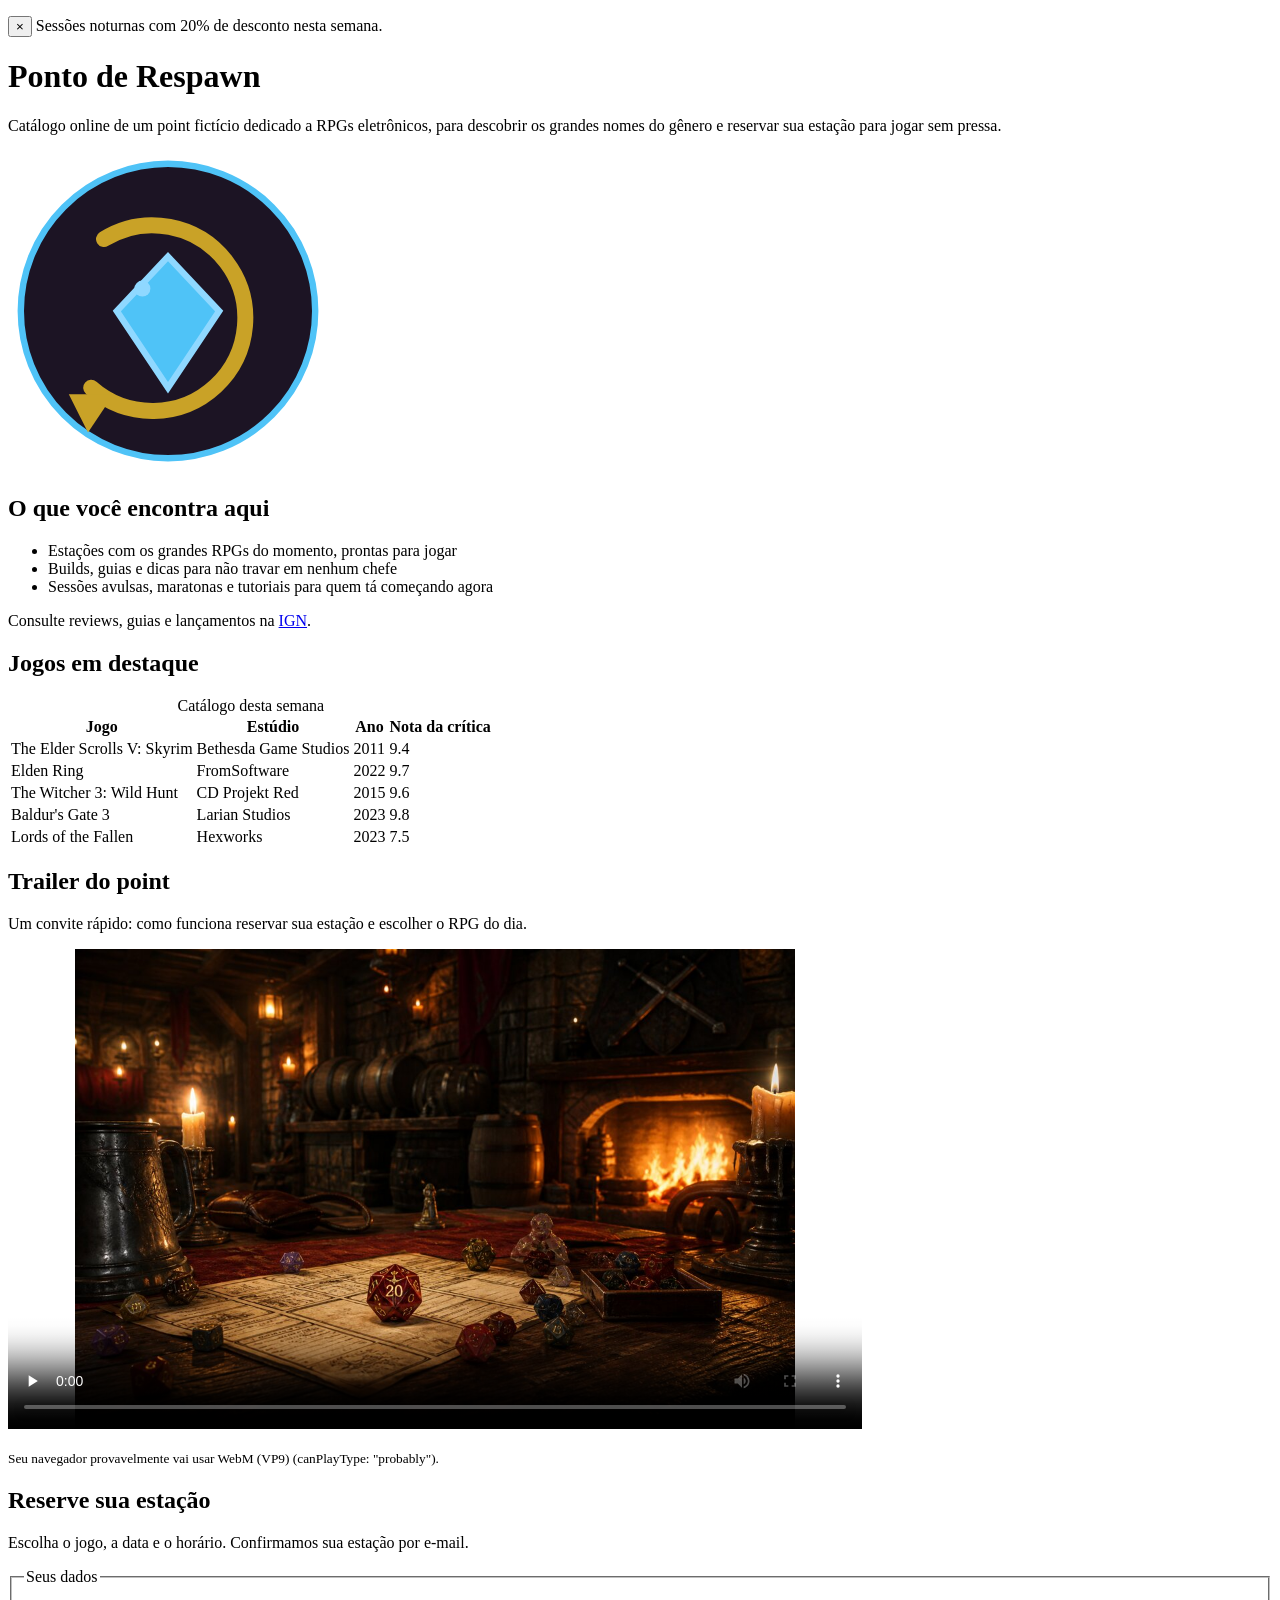
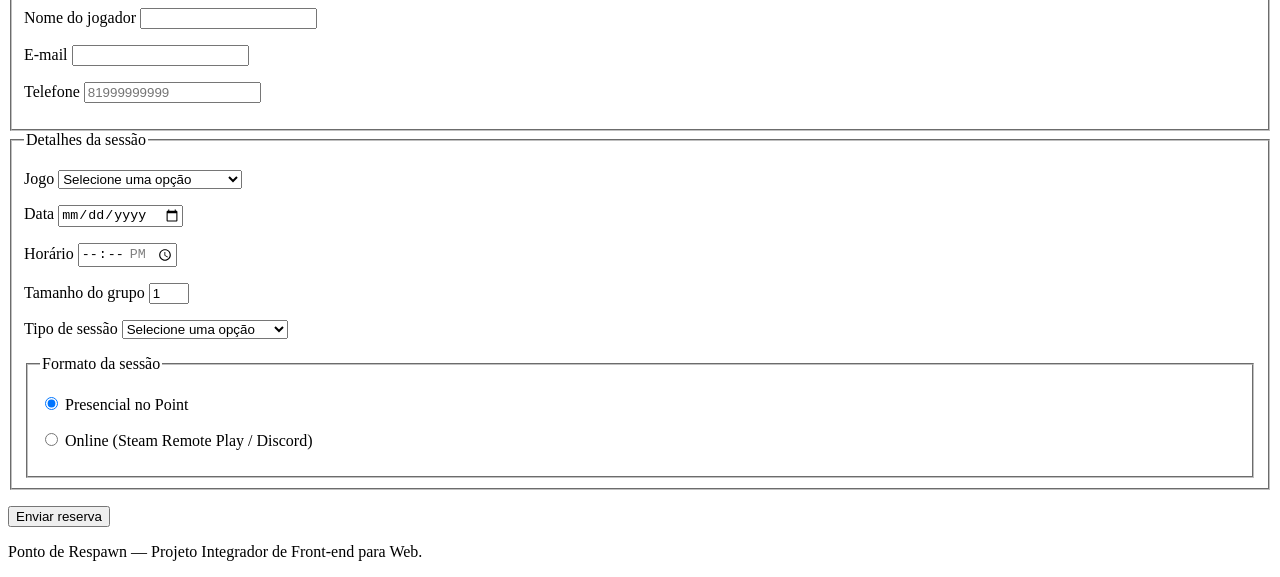
==== index.html @ 5d269c94 "refactor: pivota o tema do projeto para RPGs eletronicos Remove referencias ao tema anterior (Tavern" ====
<!DOCTYPE html>
<html lang="pt-BR">
  <head>
    <meta charset="UTF-8" />
    <meta name="viewport" content="width=device-width, initial-scale=1.0" />
    <title>Ponto de Respawn</title>
  </head>
  <body>
    <header>
      <p>
        <button type="button" aria-label="Fechar aviso de promoção">×</button>
        Sessões noturnas com 20% de desconto nesta semana.
      </p>
      <h1>Ponto de Respawn</h1>
      <p>
        Catálogo online de um point fictício dedicado a RPGs eletrônicos, para
        descobrir os grandes nomes do gênero e reservar sua estação para jogar
        sem pressa.
      </p>
      <img
        src="assets/images/emblema-respawn.svg"
        alt="Emblema circular com uma seta de respawn ao redor de um cristal azul brilhante"
        width="320"
        height="320"
      />
    </header>

    <main>
      <section>
        <h2>O que você encontra aqui</h2>
        <ul>
          <li>Estações com os grandes RPGs do momento, prontas para jogar</li>
          <li>Builds, guias e dicas para não travar em nenhum chefe</li>
          <li>Sessões avulsas, maratonas e tutoriais para quem tá começando agora</li>
        </ul>
        <p>
          Consulte reviews, guias e lançamentos na
          <a
            href="https://www.ign.com"
            target="_blank"
            rel="noopener noreferrer"
            >IGN</a
          >.
        </p>
      </section>

      <section>
        <h2>Jogos em destaque</h2>
        <table>
          <caption>
            Catálogo desta semana
          </caption>
          <thead>
            <tr>
              <th>Jogo</th>
              <th>Estúdio</th>
              <th>Ano</th>
              <th>Nota da crítica</th>
            </tr>
          </thead>
          <tbody>
            <tr>
              <td>The Elder Scrolls V: Skyrim</td>
              <td>Bethesda Game Studios</td>
              <td>2011</td>
              <td>9.4</td>
            </tr>
            <tr>
              <td>Elden Ring</td>
              <td>FromSoftware</td>
              <td>2022</td>
              <td>9.7</td>
            </tr>
            <tr>
              <td>The Witcher 3: Wild Hunt</td>
              <td>CD Projekt Red</td>
              <td>2015</td>
              <td>9.6</td>
            </tr>
            <tr>
              <td>Baldur's Gate 3</td>
              <td>Larian Studios</td>
              <td>2023</td>
              <td>9.8</td>
            </tr>
            <tr>
              <td>Lords of the Fallen</td>
              <td>Hexworks</td>
              <td>2023</td>
              <td>7.5</td>
            </tr>
          </tbody>
        </table>
      </section>

      <section>
        <h2>Trailer do point</h2>
        <p>
          Um convite rápido: como funciona reservar sua estação e escolher o
          RPG do dia.
        </p>
        <!--
          preload="none": o vídeo fica abaixo da dobra (depois do cabeçalho,
          da lista e da tabela). Não baixamos mídia até o visitante dar play,
          o que economiza dados em conexões lentas (Seção 6.1).
          metadata serviria só para duração; auto faria download imediato
          e não cabe neste trailer secundário.
        -->
        <video
          id="intro-sessao"
          controls
          poster="assets/images/poster-trailer-respawn-point.jpg"
          preload="none"
          width="854"
          height="480"
        >
          <source src="assets/videos/trailer-respawn-point.webm" type="video/webm" />
          <source src="assets/videos/trailer-respawn-point.mp4" type="video/mp4" />
          <track
            kind="subtitles"
            src="assets/captions/trailer-respawn-point.vtt"
            srclang="pt"
            label="Português"
            default
          />
          Seu navegador não reproduz vídeo HTML5. Baixe o
          <a href="assets/videos/trailer-respawn-point.mp4">MP4</a>
          ou o
          <a href="assets/videos/trailer-respawn-point.webm">WebM</a>.
        </video>
        <p>
          <small id="formato-suportado"></small>
        </p>
      </section>

      <section>
        <h2>Reserve sua estação</h2>
        <p>
          Escolha o jogo, a data e o horário. Confirmamos sua estação por
          e-mail.
        </p>

        <form action="#" method="post">
          <fieldset>
            <legend>Seus dados</legend>

            <p>
              <label for="nome">Nome do jogador</label>
              <input
                type="text"
                id="nome"
                name="nome"
                autocomplete="name"
                required
                minlength="3"
              />
            </p>

            <p>
              <label for="email">E-mail</label>
              <input
                type="email"
                id="email"
                name="email"
                autocomplete="email"
                required
              />
            </p>

            <p>
              <label for="telefone">Telefone</label>
              <input
                type="tel"
                id="telefone"
                name="telefone"
                autocomplete="tel"
                inputmode="numeric"
                placeholder="81999999999"
                pattern="[0-9]{10,11}"
                title="Informe DDD e número, só dígitos, com 10 ou 11 números"
                required
              />
            </p>
          </fieldset>

          <fieldset>
            <legend>Detalhes da sessão</legend>

            <p>
              <label for="jogo">Jogo</label>
              <select id="jogo" name="jogo" required>
                <option value="">Selecione uma opção</option>
                <option value="skyrim">The Elder Scrolls V: Skyrim</option>
                <option value="elden-ring">Elden Ring</option>
                <option value="witcher-3">The Witcher 3: Wild Hunt</option>
                <option value="baldurs-gate-3">Baldur's Gate 3</option>
                <option value="lords-of-the-fallen">Lords of the Fallen</option>
                <option value="indeciso">Ainda não decidi</option>
              </select>
            </p>

            <p>
              <label for="data">Data</label>
              <input type="date" id="data" name="data" min="2026-08-31" required />
            </p>

            <p>
              <label for="horario">Horário</label>
              <input
                type="time"
                id="horario"
                name="horario"
                min="14:00"
                max="22:00"
                required
              />
            </p>

            <p>
              <label for="pessoas">Tamanho do grupo</label>
              <input
                type="number"
                id="pessoas"
                name="pessoas"
                min="1"
                max="4"
                value="1"
                required
              />
            </p>

            <p>
              <label for="tipo-sessao">Tipo de sessão</label>
              <select id="tipo-sessao" name="tipo-sessao" required>
                <option value="">Selecione uma opção</option>
                <option value="avulsa">Sessão avulsa (2 horas)</option>
                <option value="maratona">Maratona (4 horas)</option>
                <option value="tutorial">Tutorial para iniciantes</option>
                <option value="estacao-livre">Estação livre</option>
              </select>
            </p>

            <fieldset>
              <legend>Formato da sessão</legend>
              <p>
                <input
                  type="radio"
                  id="formato-presencial"
                  name="formato"
                  value="presencial"
                  checked
                />
                <label for="formato-presencial">Presencial no Point</label>
              </p>
              <p>
                <input
                  type="radio"
                  id="formato-online"
                  name="formato"
                  value="online"
                />
                <label for="formato-online">Online (Steam Remote Play / Discord)</label>
              </p>
            </fieldset>
          </fieldset>

          <p>
            <button type="submit">Enviar reserva</button>
          </p>
        </form>
      </section>
    </main>

    <footer>
      <p>Ponto de Respawn — Projeto Integrador de Front-end para Web.</p>
    </footer>
    <script src="js/can-play-type.js"></script>
  </body>
</html>
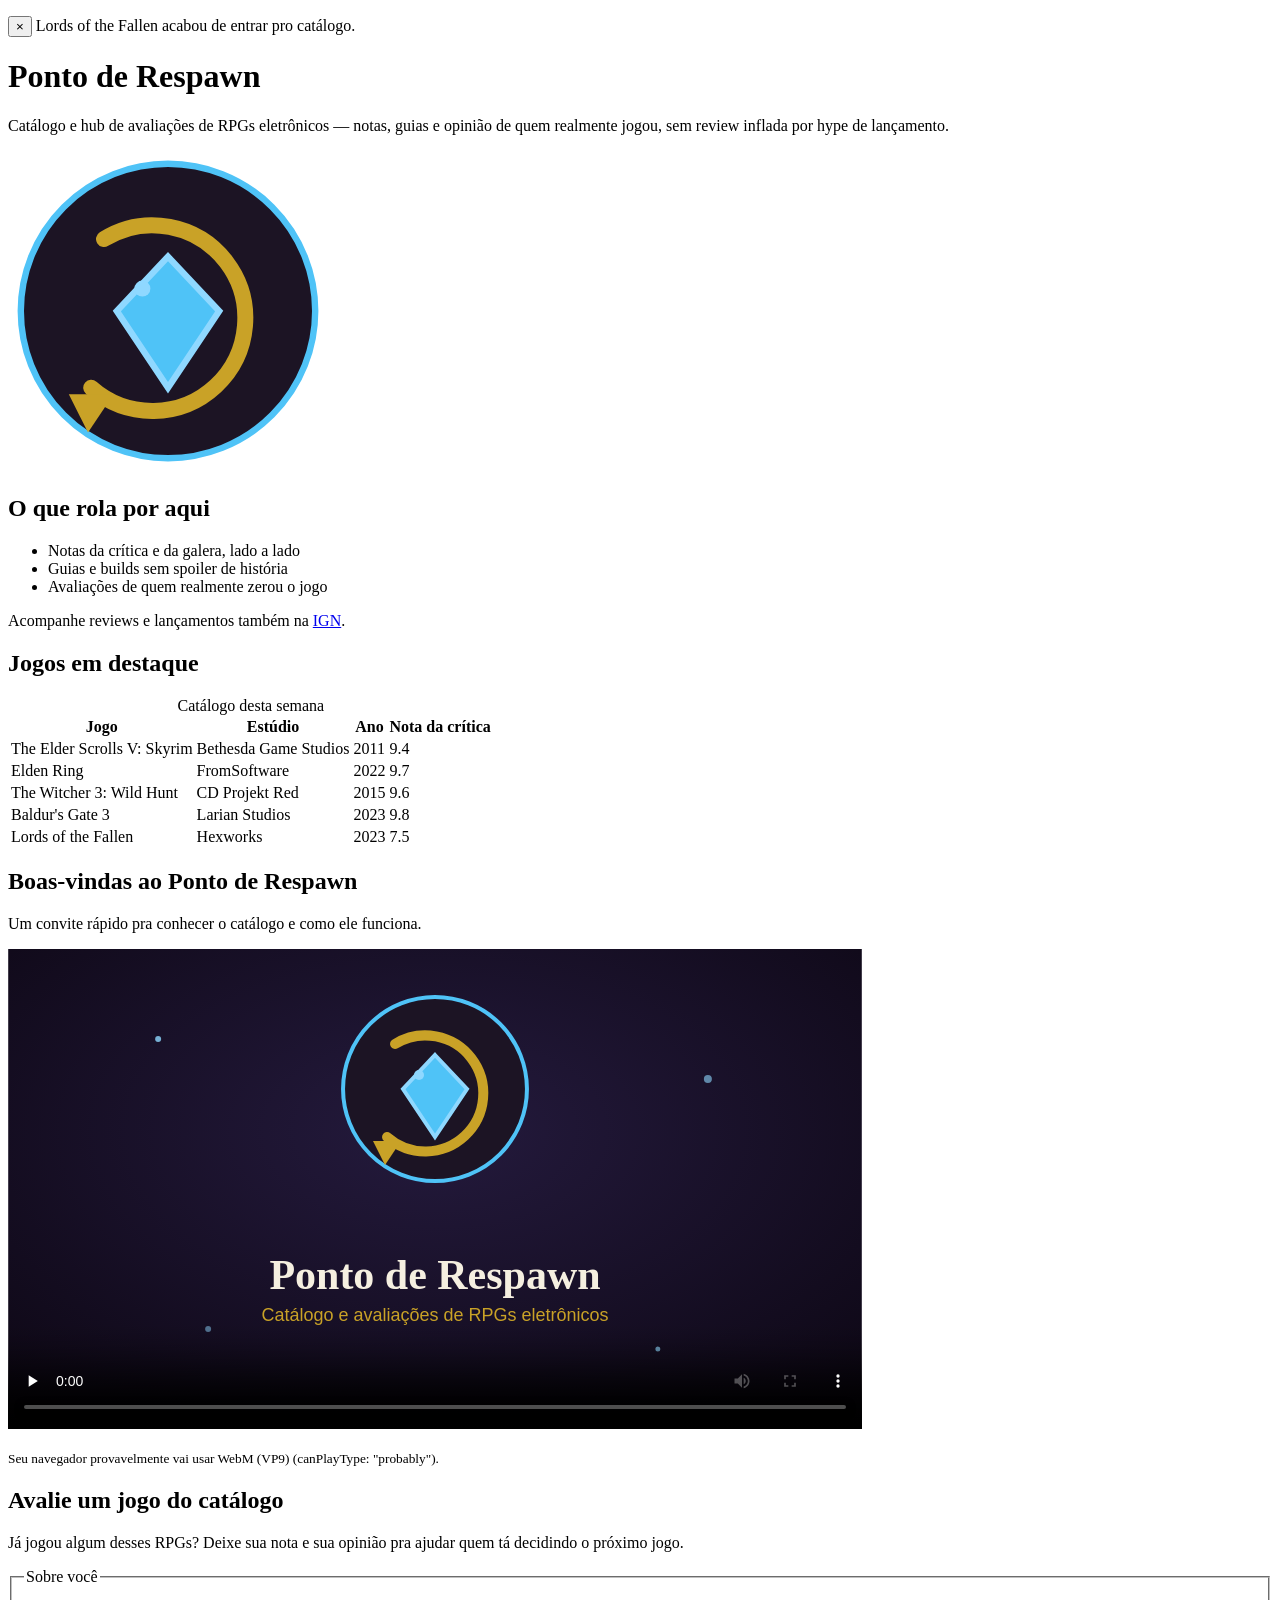
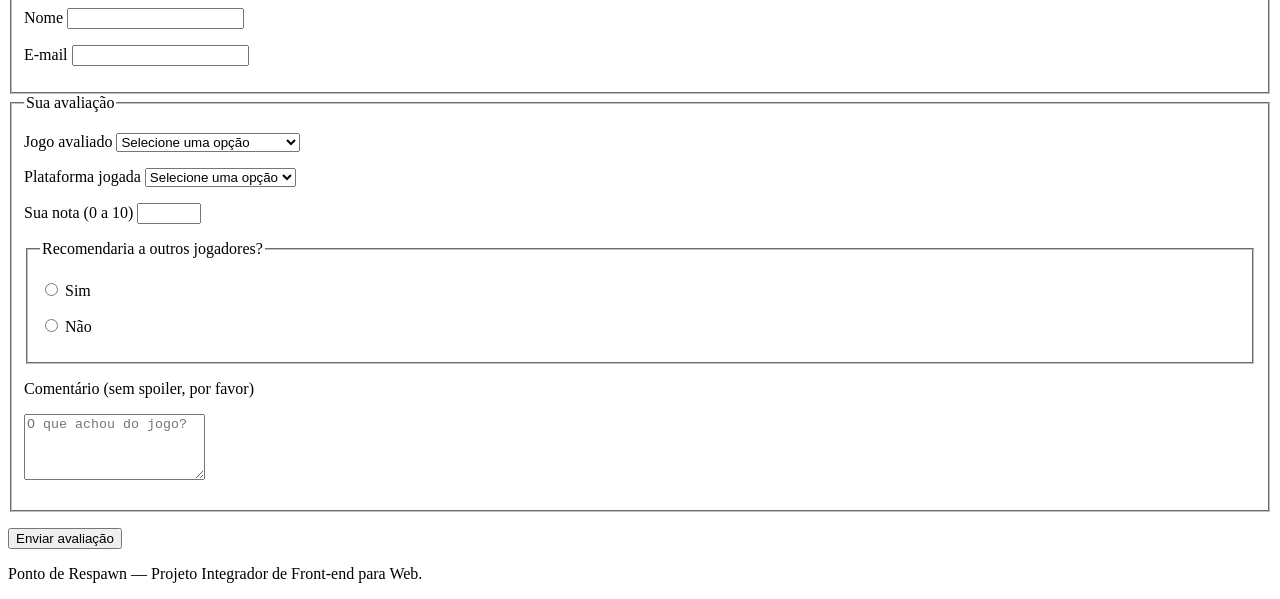
==== commit 5ac1f82d: "refactor: troca o modelo de reserva por catalogo e avaliacoes O fluxo anterior ainda carregava a est" ====
--- a/index.html
+++ b/index.html
@@ -8,14 +8,14 @@
   <body>
     <header>
       <p>
-        <button type="button" aria-label="Fechar aviso de promoção">×</button>
-        Sessões noturnas com 20% de desconto nesta semana.
+        <button type="button" aria-label="Fechar aviso de novidade">×</button>
+        Lords of the Fallen acabou de entrar pro catálogo.
       </p>
       <h1>Ponto de Respawn</h1>
       <p>
-        Catálogo online de um point fictício dedicado a RPGs eletrônicos, para
-        descobrir os grandes nomes do gênero e reservar sua estação para jogar
-        sem pressa.
+        Catálogo e hub de avaliações de RPGs eletrônicos — notas, guias e
+        opinião de quem realmente jogou, sem review inflada por hype de
+        lançamento.
       </p>
       <img
         src="assets/images/emblema-respawn.svg"
@@ -27,14 +27,14 @@
 
     <main>
       <section>
-        <h2>O que você encontra aqui</h2>
+        <h2>O que rola por aqui</h2>
         <ul>
-          <li>Estações com os grandes RPGs do momento, prontas para jogar</li>
-          <li>Builds, guias e dicas para não travar em nenhum chefe</li>
-          <li>Sessões avulsas, maratonas e tutoriais para quem tá começando agora</li>
+          <li>Notas da crítica e da galera, lado a lado</li>
+          <li>Guias e builds sem spoiler de história</li>
+          <li>Avaliações de quem realmente zerou o jogo</li>
         </ul>
         <p>
-          Consulte reviews, guias e lançamentos na
+          Acompanhe reviews e lançamentos também na
           <a
             href="https://www.ign.com"
             target="_blank"
@@ -94,39 +94,36 @@
       </section>
 
       <section>
-        <h2>Trailer do point</h2>
-        <p>
-          Um convite rápido: como funciona reservar sua estação e escolher o
-          RPG do dia.
-        </p>
+        <h2>Boas-vindas ao Ponto de Respawn</h2>
+        <p>Um convite rápido pra conhecer o catálogo e como ele funciona.</p>
         <!--
           preload="none": o vídeo fica abaixo da dobra (depois do cabeçalho,
           da lista e da tabela). Não baixamos mídia até o visitante dar play,
           o que economiza dados em conexões lentas (Seção 6.1).
           metadata serviria só para duração; auto faria download imediato
-          e não cabe neste trailer secundário.
+          e não cabe neste vídeo secundário de apresentação.
         -->
         <video
-          id="intro-sessao"
+          id="video-boas-vindas"
           controls
-          poster="assets/images/poster-trailer-respawn-point.jpg"
+          poster="assets/images/poster-boas-vindas.svg"
           preload="none"
           width="854"
           height="480"
         >
-          <source src="assets/videos/trailer-respawn-point.webm" type="video/webm" />
-          <source src="assets/videos/trailer-respawn-point.mp4" type="video/mp4" />
+          <source src="assets/videos/boas-vindas.webm" type="video/webm" />
+          <source src="assets/videos/boas-vindas.mp4" type="video/mp4" />
           <track
             kind="subtitles"
-            src="assets/captions/trailer-respawn-point.vtt"
+            src="assets/captions/boas-vindas.vtt"
             srclang="pt"
             label="Português"
             default
           />
           Seu navegador não reproduz vídeo HTML5. Baixe o
-          <a href="assets/videos/trailer-respawn-point.mp4">MP4</a>
+          <a href="assets/videos/boas-vindas.mp4">MP4</a>
           ou o
-          <a href="assets/videos/trailer-respawn-point.webm">WebM</a>.
+          <a href="assets/videos/boas-vindas.webm">WebM</a>.
         </video>
         <p>
           <small id="formato-suportado"></small>
@@ -134,18 +131,18 @@
       </section>
 
       <section>
-        <h2>Reserve sua estação</h2>
+        <h2>Avalie um jogo do catálogo</h2>
         <p>
-          Escolha o jogo, a data e o horário. Confirmamos sua estação por
-          e-mail.
+          Já jogou algum desses RPGs? Deixe sua nota e sua opinião pra ajudar
+          quem tá decidindo o próximo jogo.
         </p>
 
         <form action="#" method="post">
           <fieldset>
-            <legend>Seus dados</legend>
-
-            <p>
-              <label for="nome">Nome do jogador</label>
+            <legend>Sobre você</legend>
+
+            <p>
+              <label for="nome">Nome</label>
               <input
                 type="text"
                 id="nome"
@@ -166,28 +163,13 @@
                 required
               />
             </p>
-
-            <p>
-              <label for="telefone">Telefone</label>
-              <input
-                type="tel"
-                id="telefone"
-                name="telefone"
-                autocomplete="tel"
-                inputmode="numeric"
-                placeholder="81999999999"
-                pattern="[0-9]{10,11}"
-                title="Informe DDD e número, só dígitos, com 10 ou 11 números"
-                required
-              />
-            </p>
           </fieldset>
 
           <fieldset>
-            <legend>Detalhes da sessão</legend>
-
-            <p>
-              <label for="jogo">Jogo</label>
+            <legend>Sua avaliação</legend>
+
+            <p>
+              <label for="jogo">Jogo avaliado</label>
               <select id="jogo" name="jogo" required>
                 <option value="">Selecione uma opção</option>
                 <option value="skyrim">The Elder Scrolls V: Skyrim</option>
@@ -195,77 +177,72 @@
                 <option value="witcher-3">The Witcher 3: Wild Hunt</option>
                 <option value="baldurs-gate-3">Baldur's Gate 3</option>
                 <option value="lords-of-the-fallen">Lords of the Fallen</option>
-                <option value="indeciso">Ainda não decidi</option>
+                <option value="outro">Outro</option>
               </select>
             </p>
 
             <p>
-              <label for="data">Data</label>
-              <input type="date" id="data" name="data" min="2026-08-31" required />
-            </p>
-
-            <p>
-              <label for="horario">Horário</label>
+              <label for="plataforma">Plataforma jogada</label>
+              <select id="plataforma" name="plataforma" required>
+                <option value="">Selecione uma opção</option>
+                <option value="pc">PC</option>
+                <option value="playstation">PlayStation</option>
+                <option value="xbox">Xbox</option>
+                <option value="switch">Nintendo Switch</option>
+              </select>
+            </p>
+
+            <p>
+              <label for="nota">Sua nota (0 a 10)</label>
               <input
-                type="time"
-                id="horario"
-                name="horario"
-                min="14:00"
-                max="22:00"
+                type="number"
+                id="nota"
+                name="nota"
+                min="0"
+                max="10"
+                step="0.1"
                 required
               />
             </p>
 
-            <p>
-              <label for="pessoas">Tamanho do grupo</label>
-              <input
-                type="number"
-                id="pessoas"
-                name="pessoas"
-                min="1"
-                max="4"
-                value="1"
-                required
-              />
-            </p>
-
-            <p>
-              <label for="tipo-sessao">Tipo de sessão</label>
-              <select id="tipo-sessao" name="tipo-sessao" required>
-                <option value="">Selecione uma opção</option>
-                <option value="avulsa">Sessão avulsa (2 horas)</option>
-                <option value="maratona">Maratona (4 horas)</option>
-                <option value="tutorial">Tutorial para iniciantes</option>
-                <option value="estacao-livre">Estação livre</option>
-              </select>
-            </p>
-
             <fieldset>
-              <legend>Formato da sessão</legend>
+              <legend>Recomendaria a outros jogadores?</legend>
               <p>
                 <input
                   type="radio"
-                  id="formato-presencial"
-                  name="formato"
-                  value="presencial"
-                  checked
+                  id="recomendaria-sim"
+                  name="recomendaria"
+                  value="sim"
+                  required
                 />
-                <label for="formato-presencial">Presencial no Point</label>
+                <label for="recomendaria-sim">Sim</label>
               </p>
               <p>
                 <input
                   type="radio"
-                  id="formato-online"
-                  name="formato"
-                  value="online"
+                  id="recomendaria-nao"
+                  name="recomendaria"
+                  value="nao"
                 />
-                <label for="formato-online">Online (Steam Remote Play / Discord)</label>
+                <label for="recomendaria-nao">Não</label>
               </p>
             </fieldset>
+
+            <p>
+              <label for="comentario">Comentário (sem spoiler, por favor)</label>
+            </p>
+            <p>
+              <textarea
+                id="comentario"
+                name="comentario"
+                rows="4"
+                placeholder="O que achou do jogo?"
+              ></textarea>
+            </p>
           </fieldset>
 
           <p>
-            <button type="submit">Enviar reserva</button>
+            <button type="submit">Enviar avaliação</button>
           </p>
         </form>
       </section>
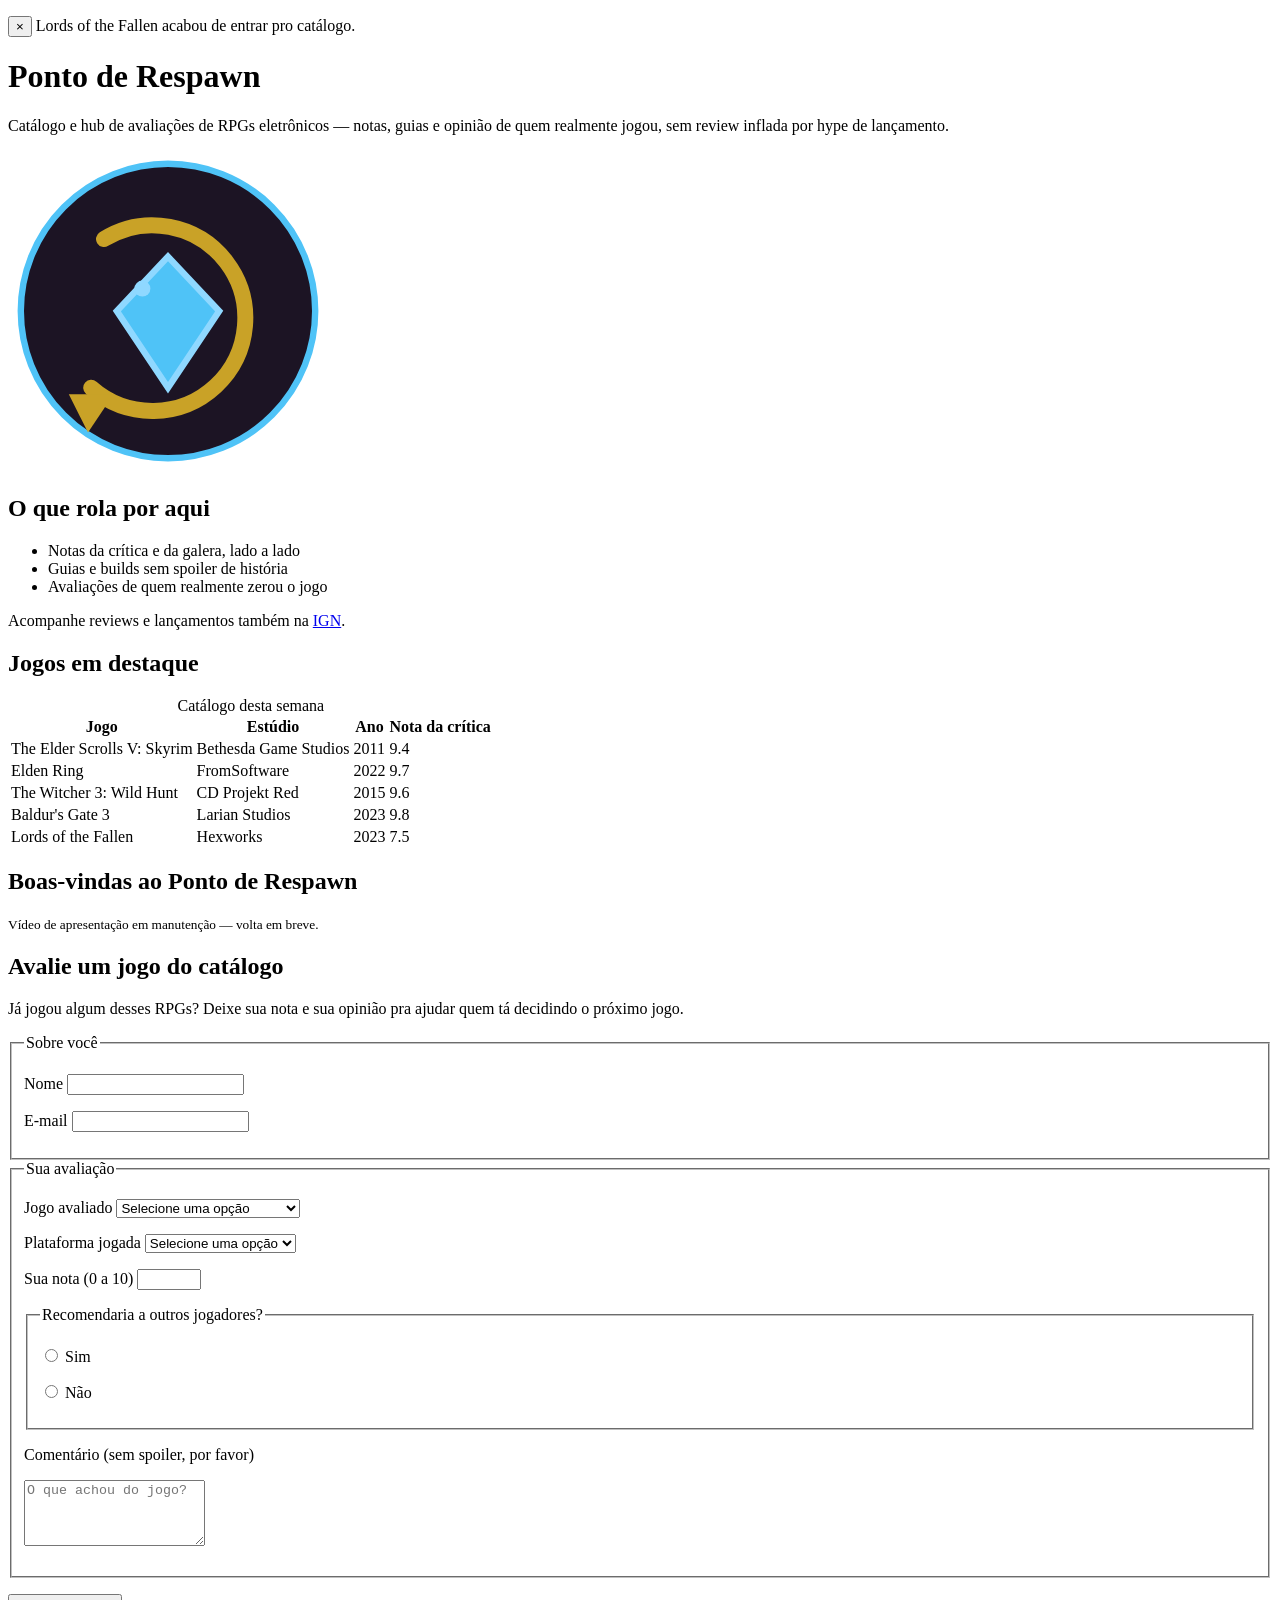
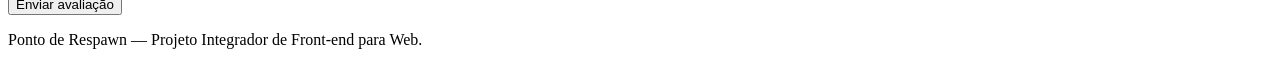
==== commit 9212a58a: "refactor: remove o video ate termos um clipe sem direito autoral O video de boas-vindas (mp4/webm/po" ====
--- a/index.html
+++ b/index.html
@@ -95,39 +95,13 @@
 
       <section>
         <h2>Boas-vindas ao Ponto de Respawn</h2>
-        <p>Um convite rápido pra conhecer o catálogo e como ele funciona.</p>
+        <p>
+          <small>Vídeo de apresentação em manutenção — volta em breve.</small>
+        </p>
         <!--
-          preload="none": o vídeo fica abaixo da dobra (depois do cabeçalho,
-          da lista e da tabela). Não baixamos mídia até o visitante dar play,
-          o que economiza dados em conexões lentas (Seção 6.1).
-          metadata serviria só para duração; auto faria download imediato
-          e não cabe neste vídeo secundário de apresentação.
+          Vídeo removido por enquanto: precisamos de um clipe sem direito
+          autoral antes de publicar algo aqui.
         -->
-        <video
-          id="video-boas-vindas"
-          controls
-          poster="assets/images/poster-boas-vindas.svg"
-          preload="none"
-          width="854"
-          height="480"
-        >
-          <source src="assets/videos/boas-vindas.webm" type="video/webm" />
-          <source src="assets/videos/boas-vindas.mp4" type="video/mp4" />
-          <track
-            kind="subtitles"
-            src="assets/captions/boas-vindas.vtt"
-            srclang="pt"
-            label="Português"
-            default
-          />
-          Seu navegador não reproduz vídeo HTML5. Baixe o
-          <a href="assets/videos/boas-vindas.mp4">MP4</a>
-          ou o
-          <a href="assets/videos/boas-vindas.webm">WebM</a>.
-        </video>
-        <p>
-          <small id="formato-suportado"></small>
-        </p>
       </section>
 
       <section>
@@ -251,6 +225,5 @@
     <footer>
       <p>Ponto de Respawn — Projeto Integrador de Front-end para Web.</p>
     </footer>
-    <script src="js/can-play-type.js"></script>
   </body>
 </html>
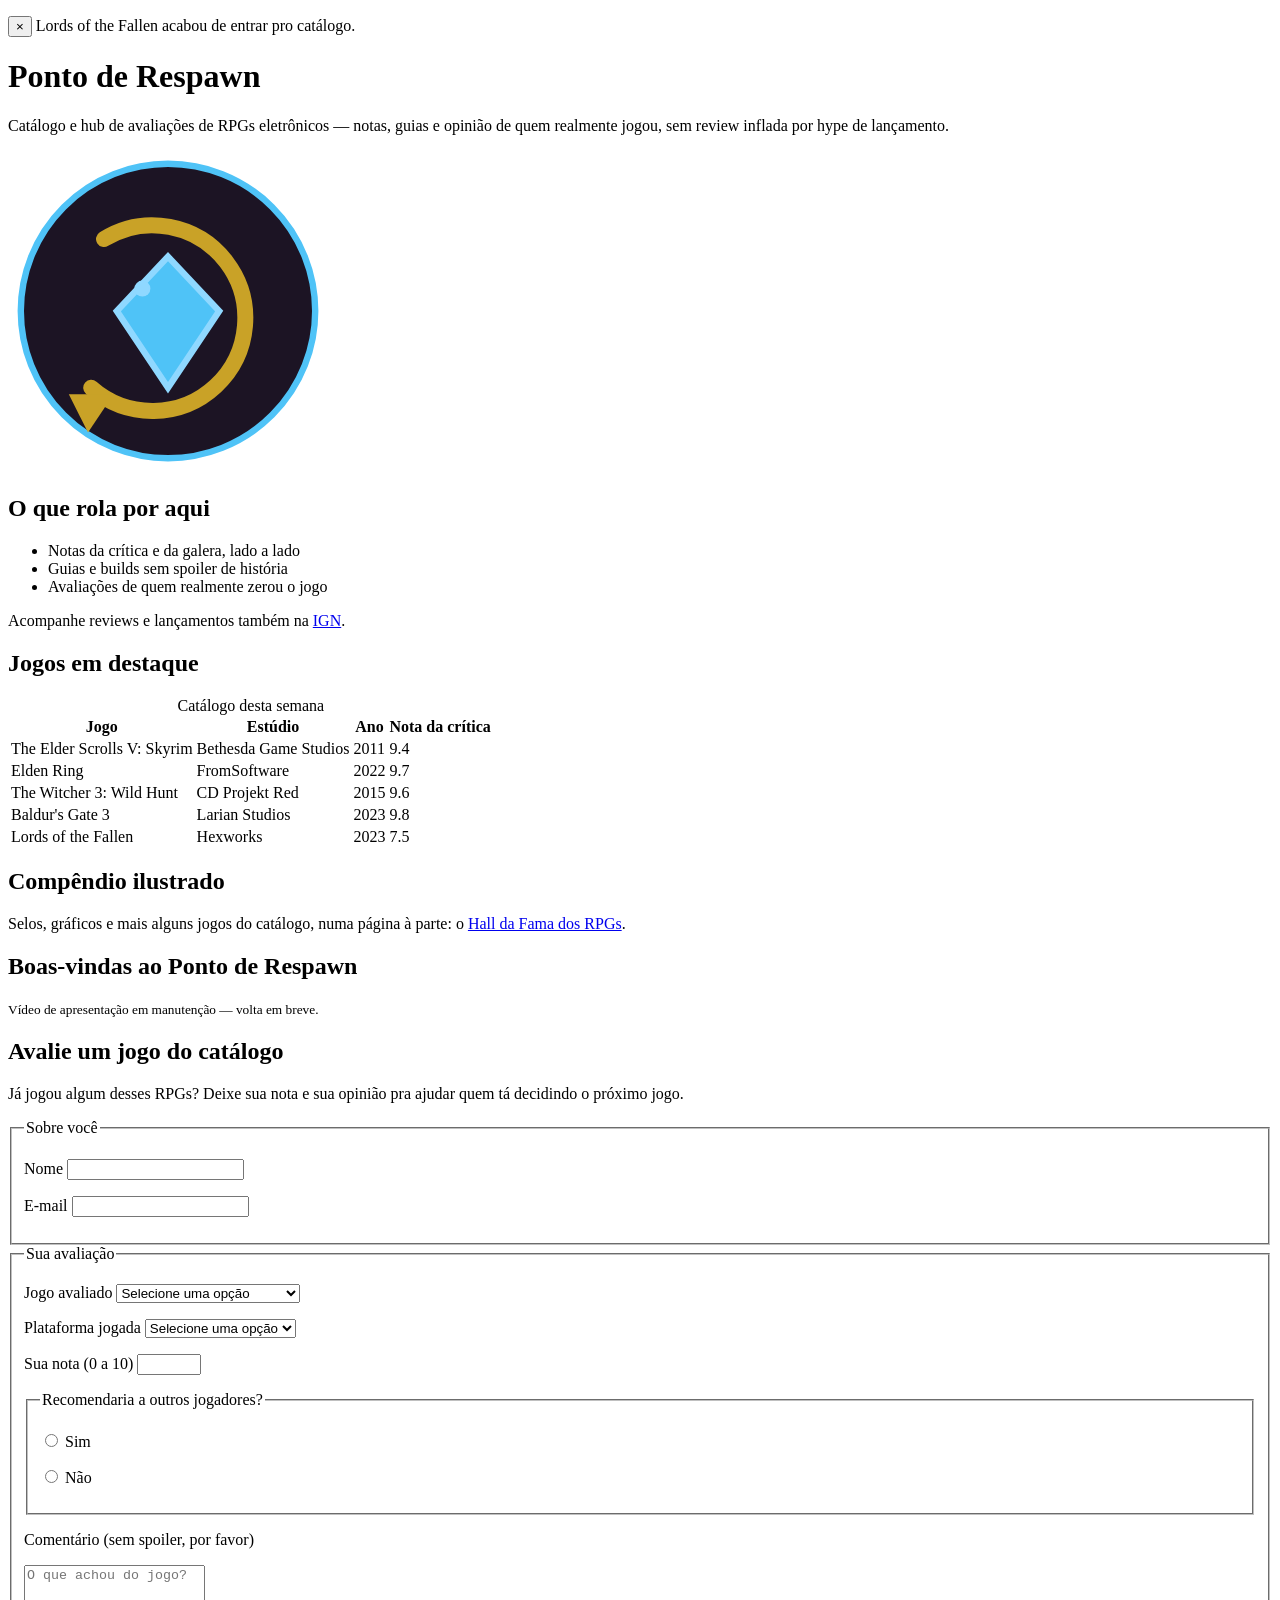
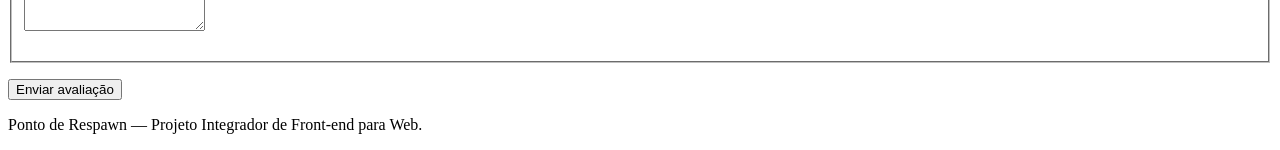
==== commit 190bfcca: "feat: integra o Hall da Fama dos RPGs como compendio do site Renomeia aula-05-atividade-extra/ para " ====
--- a/index.html
+++ b/index.html
@@ -94,6 +94,14 @@
       </section>
 
       <section>
+        <h2>Compêndio ilustrado</h2>
+        <p>
+          Selos, gráficos e mais alguns jogos do catálogo, numa página à
+          parte: o <a href="compendio/index.html">Hall da Fama dos RPGs</a>.
+        </p>
+      </section>
+
+      <section>
         <h2>Boas-vindas ao Ponto de Respawn</h2>
         <p>
           <small>Vídeo de apresentação em manutenção — volta em breve.</small>
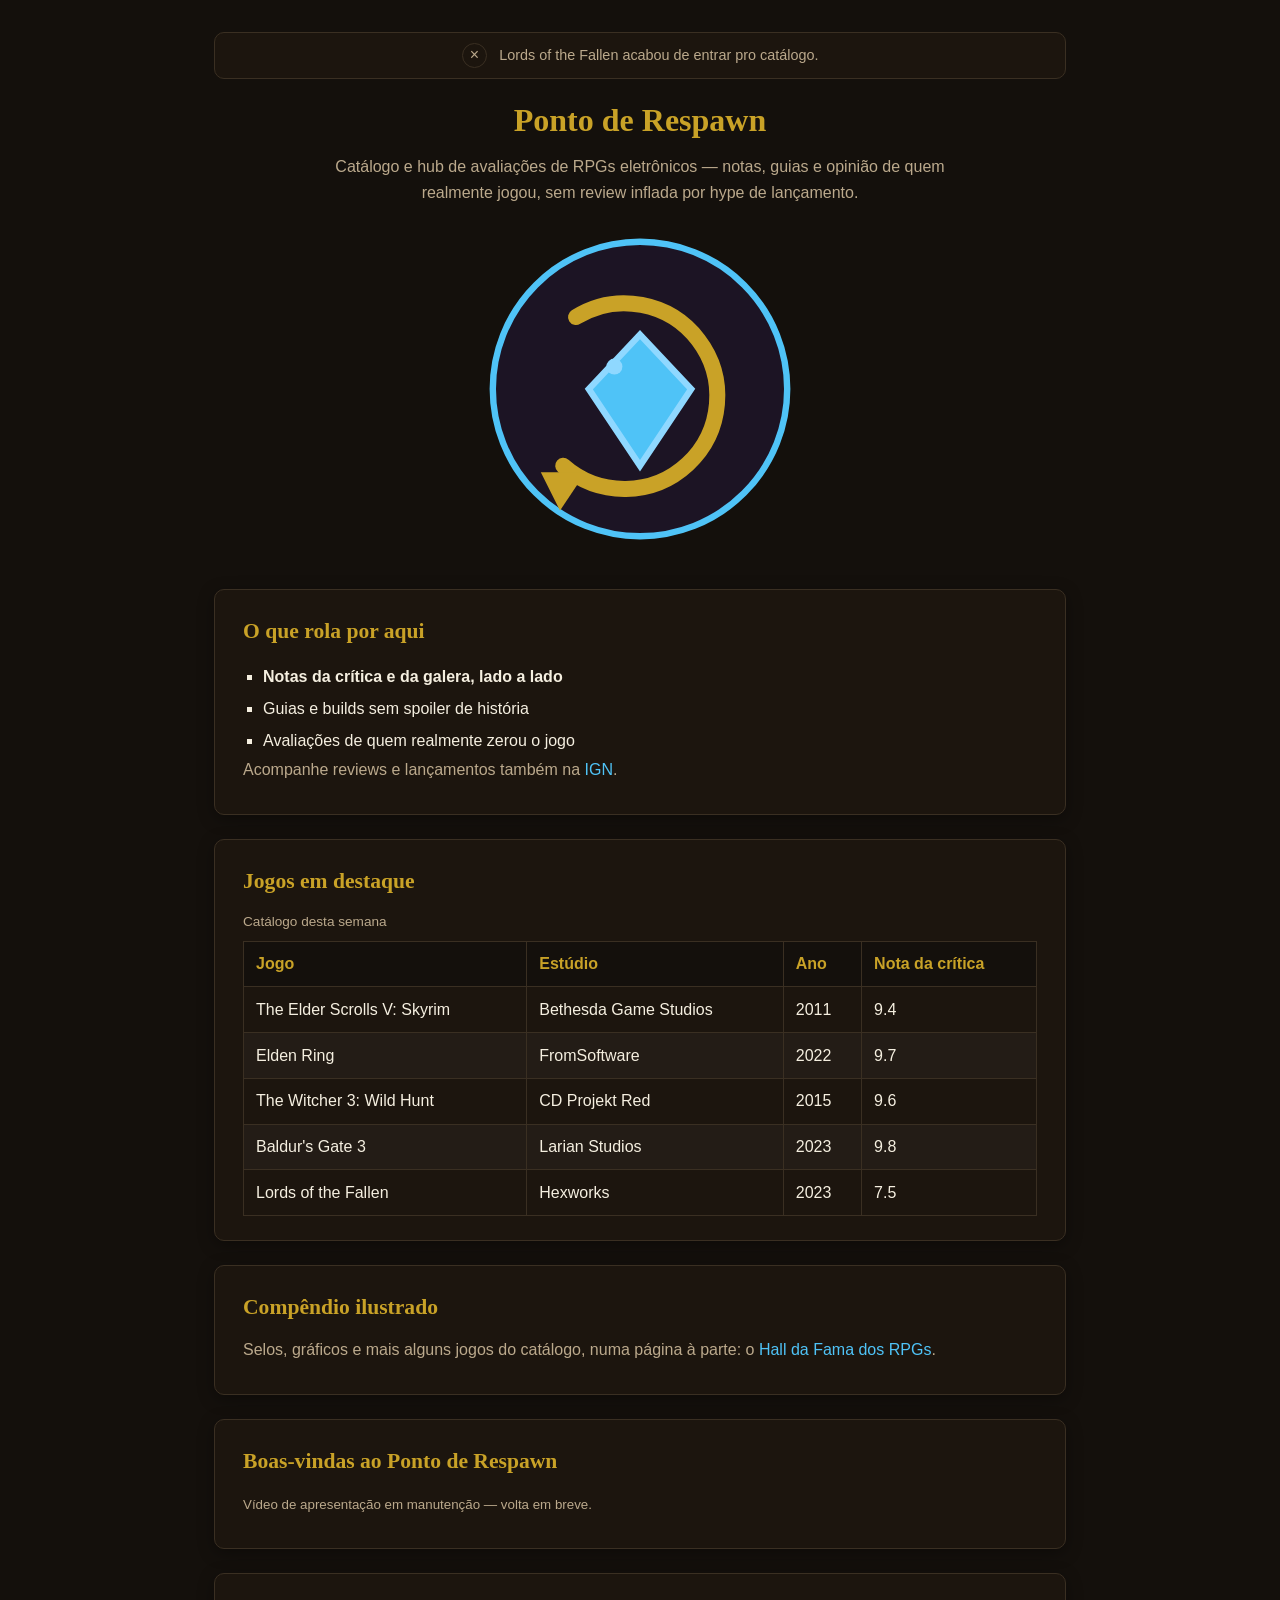
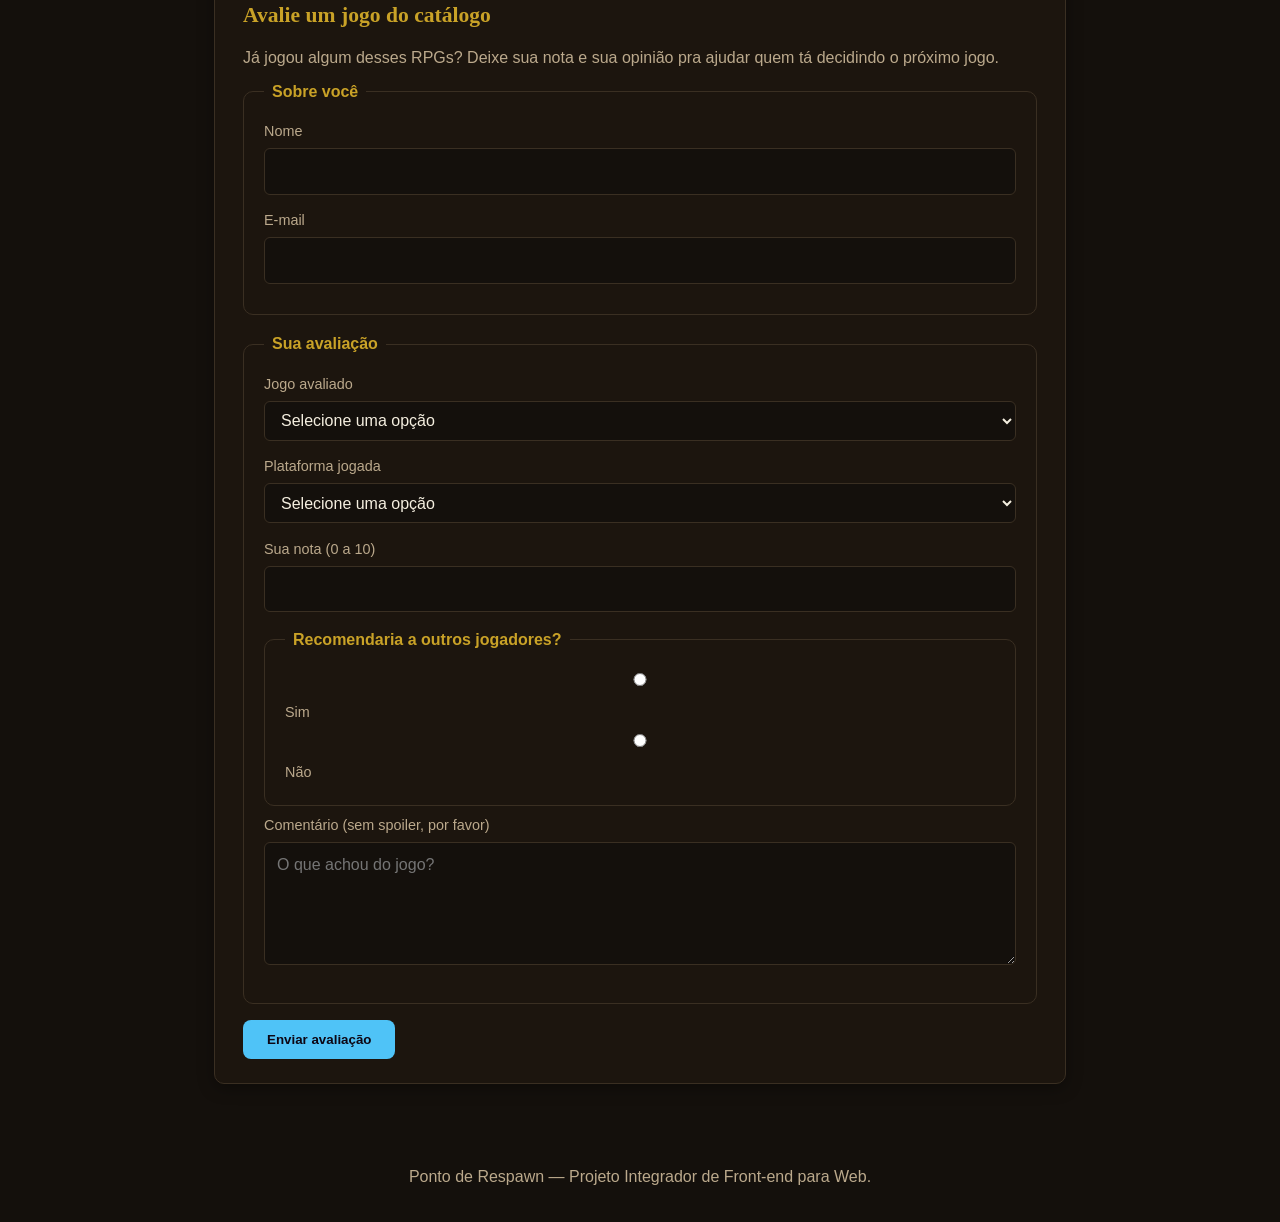
==== commit 9f73ed52: "feat: aplica CSS3 base ao Ponto de Respawn (Aula 6) Adiciona reset.css (box-sizing: border-box globa" ====
--- a/index.html
+++ b/index.html
@@ -4,15 +4,17 @@
     <meta charset="UTF-8" />
     <meta name="viewport" content="width=device-width, initial-scale=1.0" />
     <title>Ponto de Respawn</title>
+    <link rel="stylesheet" href="reset.css" />
+    <link rel="stylesheet" href="css/style.css" />
   </head>
   <body>
-    <header>
-      <p>
+    <header id="topo">
+      <p class="aviso">
         <button type="button" aria-label="Fechar aviso de novidade">×</button>
         Lords of the Fallen acabou de entrar pro catálogo.
       </p>
       <h1>Ponto de Respawn</h1>
-      <p>
+      <p class="subtitulo">
         Catálogo e hub de avaliações de RPGs eletrônicos — notas, guias e
         opinião de quem realmente jogou, sem review inflada por hype de
         lançamento.
--- a/css/style.css
+++ b/css/style.css
@@ -0,0 +1,264 @@
+:root {
+  --cor-primaria: #4fc3f7;
+  --cor-acento: #c9a227;
+  --cor-texto: #f5efe0;
+  --cor-texto-suave: #bba98c;
+  --cor-fundo: #14100c;
+  --cor-card: #1c150e;
+  --cor-linha: #3a2f22;
+  --raio: 10px;
+  --sombra: 0 4px 16px rgba(0, 0, 0, 0.35);
+}
+
+html {
+  font-size: 100%; /* 1rem = 16px no padrao do navegador, mas escala com a preferencia do usuario */
+}
+
+body {
+  font-family: Verdana, "Segoe UI", sans-serif;
+  background: var(--cor-fundo);
+  color: var(--cor-texto);
+  line-height: 1.6;
+}
+
+h1,
+h2 {
+  font-family: Georgia, "Times New Roman", serif;
+}
+
+h1 {
+  font-size: 2rem;
+  color: var(--cor-acento);
+}
+
+h2 {
+  font-size: 1.35rem;
+  color: var(--cor-acento);
+  margin-bottom: 0.75rem;
+}
+
+p {
+  font-size: 1rem;
+}
+
+/* #topo: cabecalho unico da pagina, por isso ID em vez de classe */
+#topo {
+  max-width: 900px;
+  margin: 0 auto;
+  padding: 2rem 1.5rem 1rem;
+  text-align: center;
+}
+
+#topo > h1 {
+  margin-bottom: 0.5rem;
+}
+
+.subtitulo {
+  max-width: 620px;
+  margin: 0 auto;
+  color: var(--cor-texto-suave);
+}
+
+#topo img {
+  display: block;
+  max-width: 100%;
+  height: auto;
+  margin: 1.5rem auto 0;
+}
+
+.aviso {
+  display: flex;
+  align-items: center;
+  justify-content: center;
+  gap: 0.75rem;
+  max-width: 900px;
+  margin: 0 auto 1rem;
+  padding: 0.6rem 1rem;
+  background: var(--cor-card);
+  border: 1px solid var(--cor-linha);
+  border-radius: var(--raio);
+  font-size: 0.9rem;
+  color: var(--cor-texto-suave);
+}
+
+.aviso button {
+  width: 1.6rem;
+  height: 1.6rem;
+  border: 1px solid var(--cor-linha);
+  border-radius: 999px;
+  background: none;
+  color: var(--cor-texto-suave);
+  font-size: 1rem;
+  line-height: 1;
+  cursor: pointer;
+  transition: color 0.2s ease, border-color 0.2s ease;
+}
+
+.aviso button:hover,
+.aviso button:focus-visible {
+  color: var(--cor-acento);
+  border-color: var(--cor-acento);
+}
+
+main {
+  max-width: 900px;
+  margin: 0 auto;
+  padding: 0 1.5rem 3rem;
+}
+
+section {
+  background: var(--cor-card);
+  border: 1px solid var(--cor-linha);
+  border-radius: var(--raio);
+  padding: 1.5rem 1.75rem;
+  margin-top: 1.5rem;
+  box-shadow: var(--sombra);
+}
+
+/* Combinador de irmao geral (~): todo p que vem depois do h2 na mesma section */
+h2 ~ p {
+  color: var(--cor-texto-suave);
+  margin-bottom: 0.5rem;
+}
+
+ul {
+  list-style-type: square;
+  padding-left: 1.25rem;
+}
+
+ul li {
+  padding: 0.2rem 0;
+}
+
+ul li:first-child {
+  color: var(--cor-texto);
+  font-weight: 600;
+}
+
+/* Links: ordem LoVe/HAte (Secao 5, teoria) - mesma especificidade,
+   quem vem depois no arquivo eh quem vale */
+a:link {
+  color: var(--cor-primaria);
+  text-decoration: none;
+}
+a:visited {
+  color: #8a7fd1;
+}
+a:hover {
+  text-decoration: underline;
+}
+a:active {
+  color: var(--cor-acento);
+}
+
+table {
+  border-collapse: collapse;
+  width: 100%;
+  margin-top: 0.5rem;
+}
+
+caption {
+  text-align: left;
+  color: var(--cor-texto-suave);
+  font-size: 0.85rem;
+  margin-bottom: 0.5rem;
+}
+
+th,
+td {
+  border: 1px solid var(--cor-linha);
+  padding: 0.6rem 0.75rem;
+  text-align: left;
+}
+
+thead th {
+  background: var(--cor-fundo);
+  color: var(--cor-acento);
+}
+
+tbody tr:nth-child(even) {
+  background: rgba(255, 255, 255, 0.03);
+}
+
+form fieldset {
+  border: 1px solid var(--cor-linha);
+  border-radius: var(--raio);
+  padding: 1rem 1.25rem;
+  margin-bottom: 1rem;
+}
+
+form fieldset fieldset {
+  margin-bottom: 0.5rem;
+}
+
+form legend {
+  padding: 0 0.5rem;
+  color: var(--cor-acento);
+  font-weight: 600;
+}
+
+form label {
+  display: block;
+  margin-bottom: 0.3rem;
+  font-size: 0.9rem;
+  color: var(--cor-texto-suave);
+}
+
+form input,
+form select,
+form textarea {
+  width: 100%;
+  padding: 0.6rem 0.75rem;
+  margin-bottom: 0.9rem;
+  border: 1px solid var(--cor-linha);
+  border-radius: 6px;
+  background: var(--cor-fundo);
+  color: var(--cor-texto);
+  font: inherit;
+  transition: border-color 0.2s ease;
+}
+
+form input:focus,
+form select:focus,
+form textarea:focus {
+  outline: none;
+  border-color: var(--cor-primaria);
+}
+
+form input:focus-visible,
+form select:focus-visible,
+form textarea:focus-visible {
+  outline: 2px solid var(--cor-primaria);
+  outline-offset: 2px;
+}
+
+button[type="submit"] {
+  padding: 0.75rem 1.5rem;
+  background: var(--cor-primaria);
+  color: #0d0714;
+  border: none;
+  border-radius: 8px;
+  font-weight: 700;
+  cursor: pointer;
+  transition: filter 0.2s ease;
+}
+
+button[type="submit"]:hover,
+button[type="submit"]:focus-visible {
+  filter: brightness(1.1);
+}
+
+footer {
+  text-align: center;
+  padding: 2rem 1.5rem;
+  color: var(--cor-texto-suave);
+  font-size: 0.85rem;
+}
+
+@media (max-width: 640px) {
+  #topo,
+  main {
+    padding-left: 1rem;
+    padding-right: 1rem;
+  }
+}
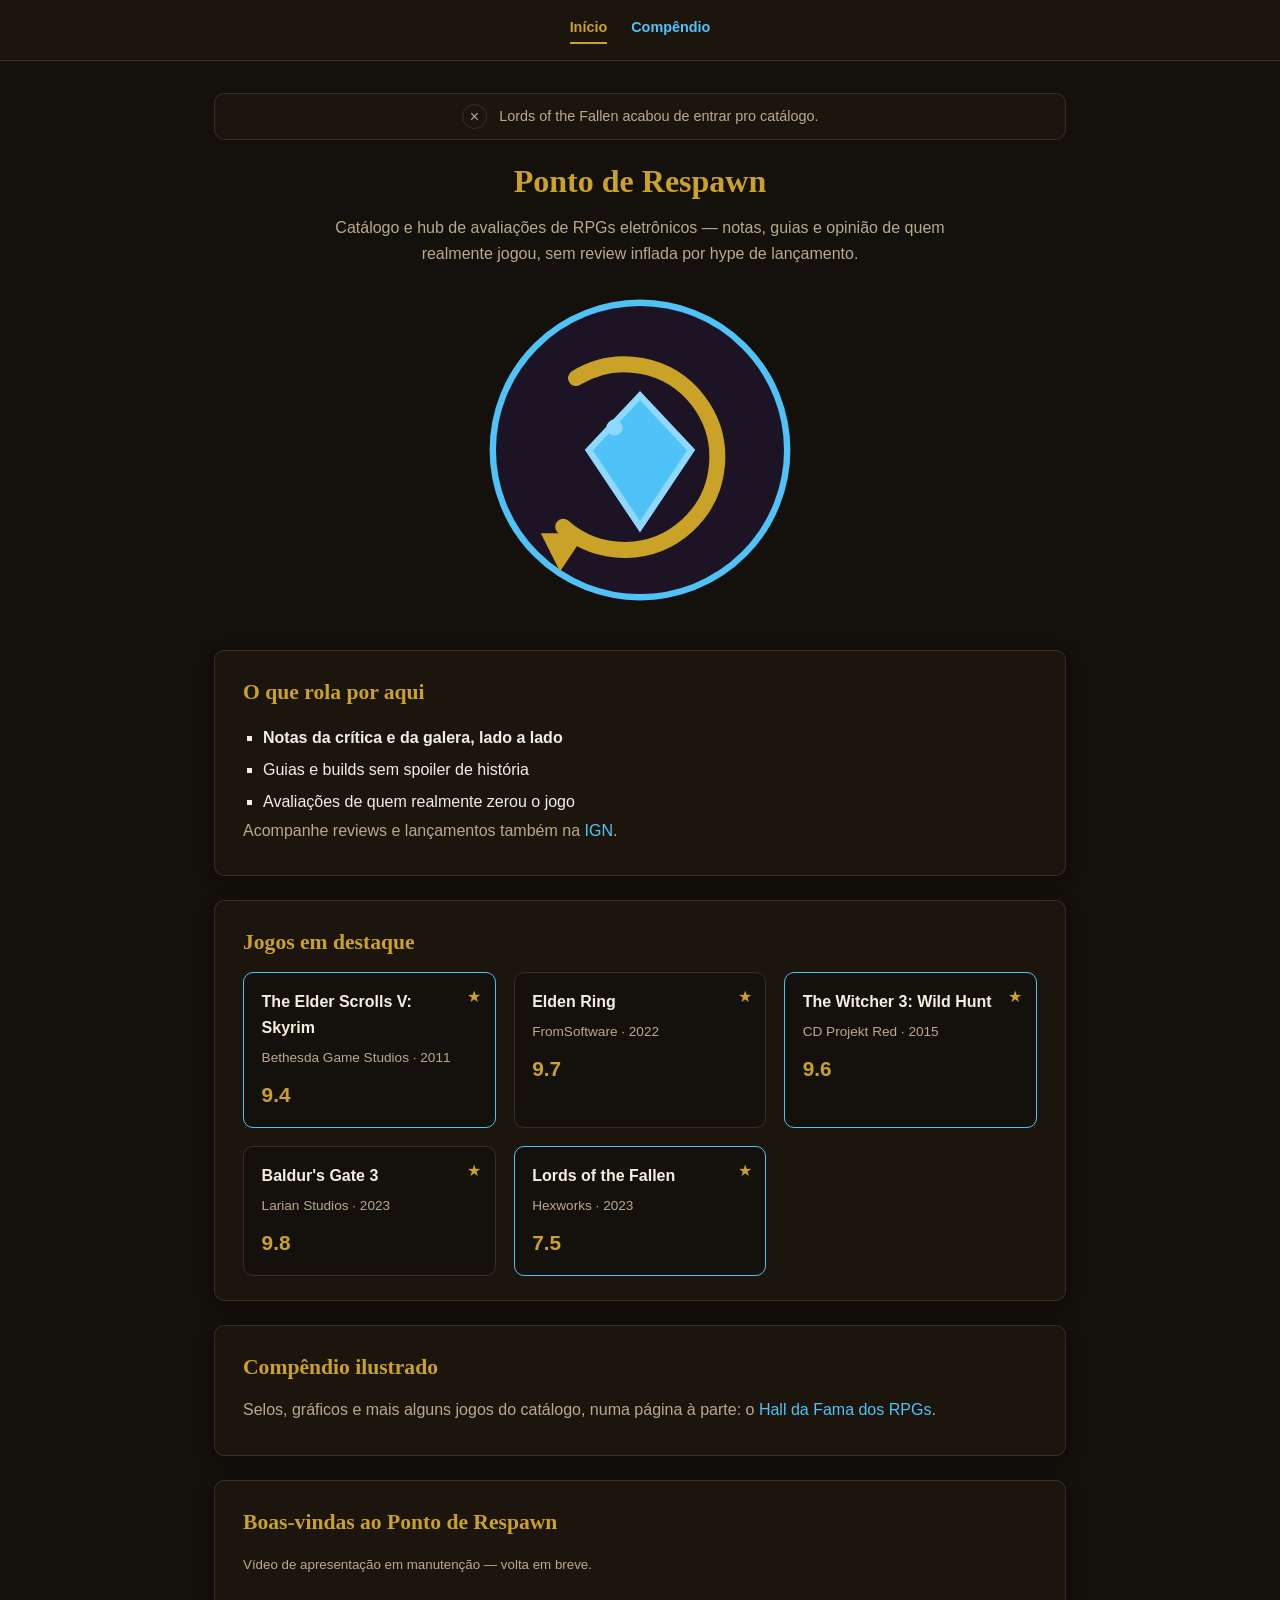
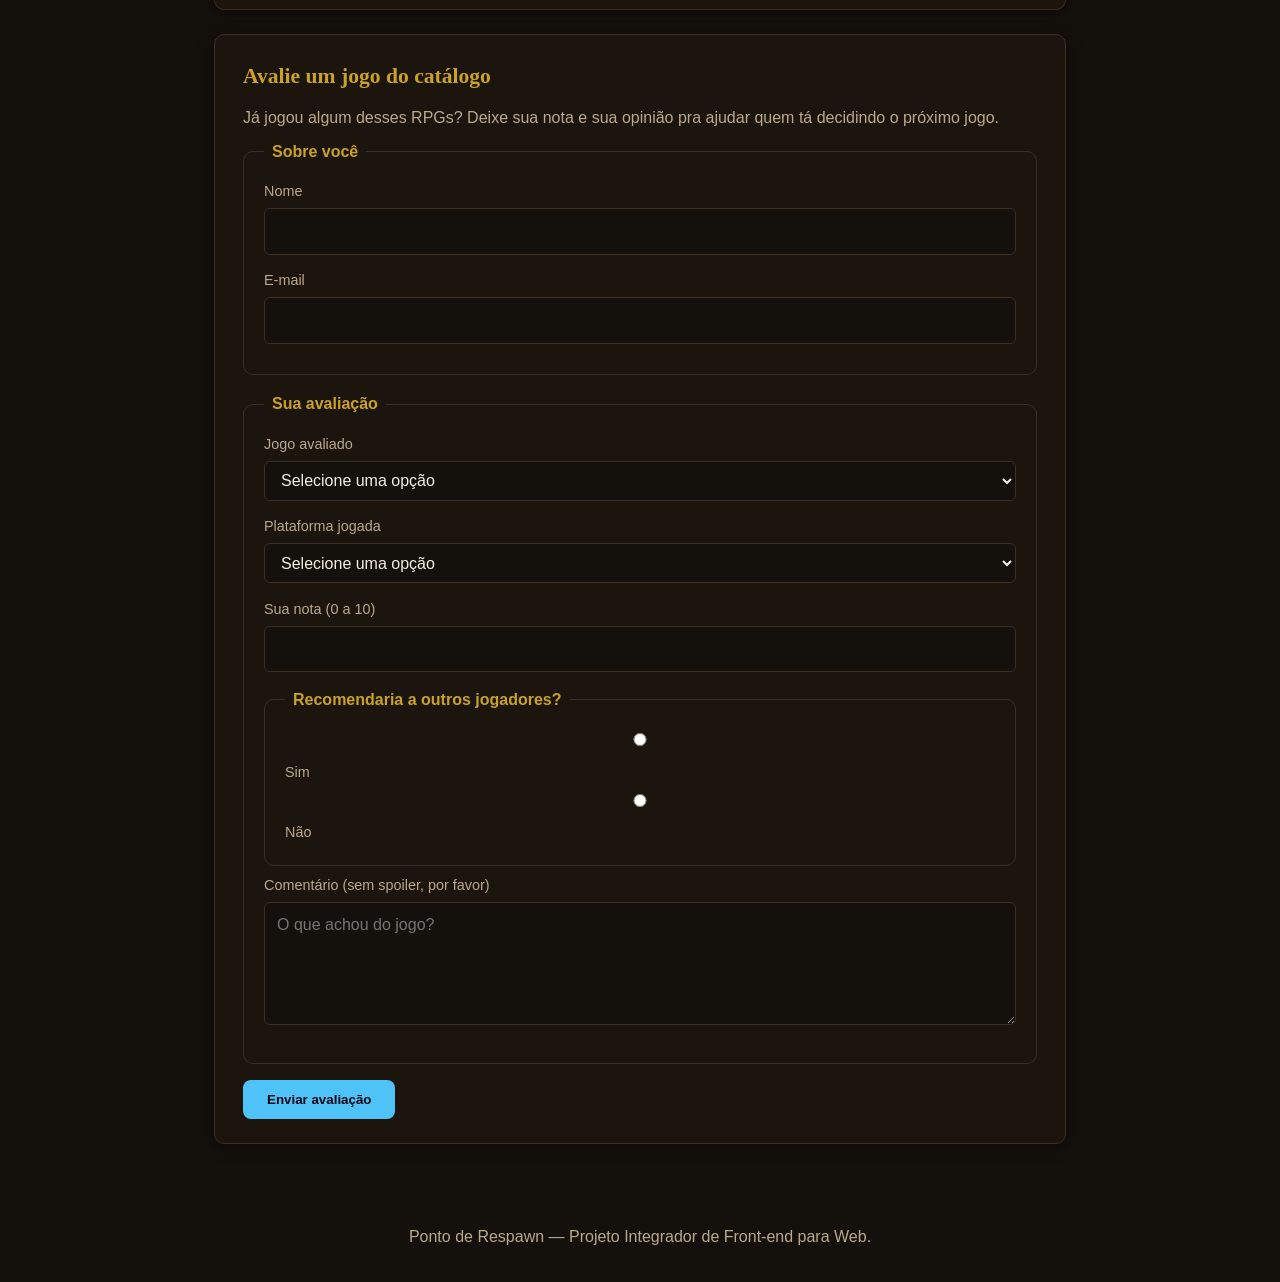
==== commit 14439d01: "feat: aplica Flexbox e Grid ao Ponto de Respawn (Aula 7) Adiciona uma navbar em Flexbox (.nav-princi" ====
--- a/index.html
+++ b/index.html
@@ -8,6 +8,11 @@
     <link rel="stylesheet" href="css/style.css" />
   </head>
   <body>
+    <nav class="nav-principal">
+      <a href="index.html" aria-current="page">Início</a>
+      <a href="compendio/index.html">Compêndio</a>
+    </nav>
+
     <header id="topo">
       <p class="aviso">
         <button type="button" aria-label="Fechar aviso de novidade">×</button>
@@ -48,51 +53,33 @@
 
       <section>
         <h2>Jogos em destaque</h2>
-        <table>
-          <caption>
-            Catálogo desta semana
-          </caption>
-          <thead>
-            <tr>
-              <th>Jogo</th>
-              <th>Estúdio</th>
-              <th>Ano</th>
-              <th>Nota da crítica</th>
-            </tr>
-          </thead>
-          <tbody>
-            <tr>
-              <td>The Elder Scrolls V: Skyrim</td>
-              <td>Bethesda Game Studios</td>
-              <td>2011</td>
-              <td>9.4</td>
-            </tr>
-            <tr>
-              <td>Elden Ring</td>
-              <td>FromSoftware</td>
-              <td>2022</td>
-              <td>9.7</td>
-            </tr>
-            <tr>
-              <td>The Witcher 3: Wild Hunt</td>
-              <td>CD Projekt Red</td>
-              <td>2015</td>
-              <td>9.6</td>
-            </tr>
-            <tr>
-              <td>Baldur's Gate 3</td>
-              <td>Larian Studios</td>
-              <td>2023</td>
-              <td>9.8</td>
-            </tr>
-            <tr>
-              <td>Lords of the Fallen</td>
-              <td>Hexworks</td>
-              <td>2023</td>
-              <td>7.5</td>
-            </tr>
-          </tbody>
-        </table>
+        <div class="grade-jogos">
+          <article class="card-jogo">
+            <h3>The Elder Scrolls V: Skyrim</h3>
+            <p class="estudio">Bethesda Game Studios · 2011</p>
+            <p class="nota">9.4</p>
+          </article>
+          <article class="card-jogo">
+            <h3>Elden Ring</h3>
+            <p class="estudio">FromSoftware · 2022</p>
+            <p class="nota">9.7</p>
+          </article>
+          <article class="card-jogo">
+            <h3>The Witcher 3: Wild Hunt</h3>
+            <p class="estudio">CD Projekt Red · 2015</p>
+            <p class="nota">9.6</p>
+          </article>
+          <article class="card-jogo">
+            <h3>Baldur's Gate 3</h3>
+            <p class="estudio">Larian Studios · 2023</p>
+            <p class="nota">9.8</p>
+          </article>
+          <article class="card-jogo">
+            <h3>Lords of the Fallen</h3>
+            <p class="estudio">Hexworks · 2023</p>
+            <p class="nota">7.5</p>
+          </article>
+        </div>
       </section>
 
       <section>
--- a/css/style.css
+++ b/css/style.css
@@ -41,6 +41,36 @@
   font-size: 1rem;
 }
 
+.nav-principal {
+  display: flex;
+  justify-content: center;
+  gap: 1.5rem;
+  padding: 1rem;
+  background: var(--cor-card);
+  border-bottom: 1px solid var(--cor-linha);
+}
+
+.nav-principal a {
+  color: var(--cor-texto-suave);
+  font-weight: 600;
+  font-size: 0.9rem;
+  padding-bottom: 0.2rem;
+  border-bottom: 2px solid transparent;
+  transition: color 0.2s ease, border-color 0.2s ease;
+}
+
+.nav-principal a:hover,
+.nav-principal a:focus-visible {
+  color: var(--cor-acento);
+  border-color: var(--cor-acento);
+  outline: none;
+}
+
+.nav-principal a[aria-current="page"] {
+  color: var(--cor-acento);
+  border-color: var(--cor-acento);
+}
+
 /* #topo: cabecalho unico da pagina, por isso ID em vez de classe */
 #topo {
   max-width: 900px;
@@ -151,33 +181,57 @@
   color: var(--cor-acento);
 }
 
-table {
-  border-collapse: collapse;
-  width: 100%;
+/* repeat(auto-fit, minmax(...)): a grade se reajusta sozinha ao numero
+   de colunas que cabem na tela, sem precisar de media query (Secao 6.2) */
+.grade-jogos {
+  display: grid;
+  grid-template-columns: repeat(auto-fit, minmax(200px, 1fr));
+  gap: 1.1rem;
   margin-top: 0.5rem;
 }
 
-caption {
-  text-align: left;
-  color: var(--cor-texto-suave);
+.card-jogo {
+  position: relative;
+  background: var(--cor-fundo);
+  border: 1px solid var(--cor-linha);
+  border-radius: var(--raio);
+  padding: 1rem 1.1rem;
+  transition: transform 0.2s ease, box-shadow 0.2s ease;
+}
+
+.card-jogo::before {
+  content: "\2605";
+  position: absolute;
+  top: 0.7rem;
+  right: 0.85rem;
+  color: var(--cor-acento);
+}
+
+.card-jogo:hover {
+  transform: translateY(-4px);
+  box-shadow: var(--sombra);
+}
+
+.card-jogo h3 {
+  font-size: 1rem;
+  padding-right: 1.5rem;
+  margin-bottom: 0.4rem;
+}
+
+.card-jogo .estudio {
   font-size: 0.85rem;
-  margin-bottom: 0.5rem;
-}
-
-th,
-td {
-  border: 1px solid var(--cor-linha);
-  padding: 0.6rem 0.75rem;
-  text-align: left;
-}
-
-thead th {
-  background: var(--cor-fundo);
-  color: var(--cor-acento);
-}
-
-tbody tr:nth-child(even) {
-  background: rgba(255, 255, 255, 0.03);
+  color: var(--cor-texto-suave);
+  margin-bottom: 0.6rem;
+}
+
+.card-jogo .nota {
+  font-size: 1.3rem;
+  font-weight: 700;
+  color: var(--cor-acento);
+}
+
+.card-jogo:nth-child(odd) {
+  border-color: var(--cor-primaria);
 }
 
 form fieldset {
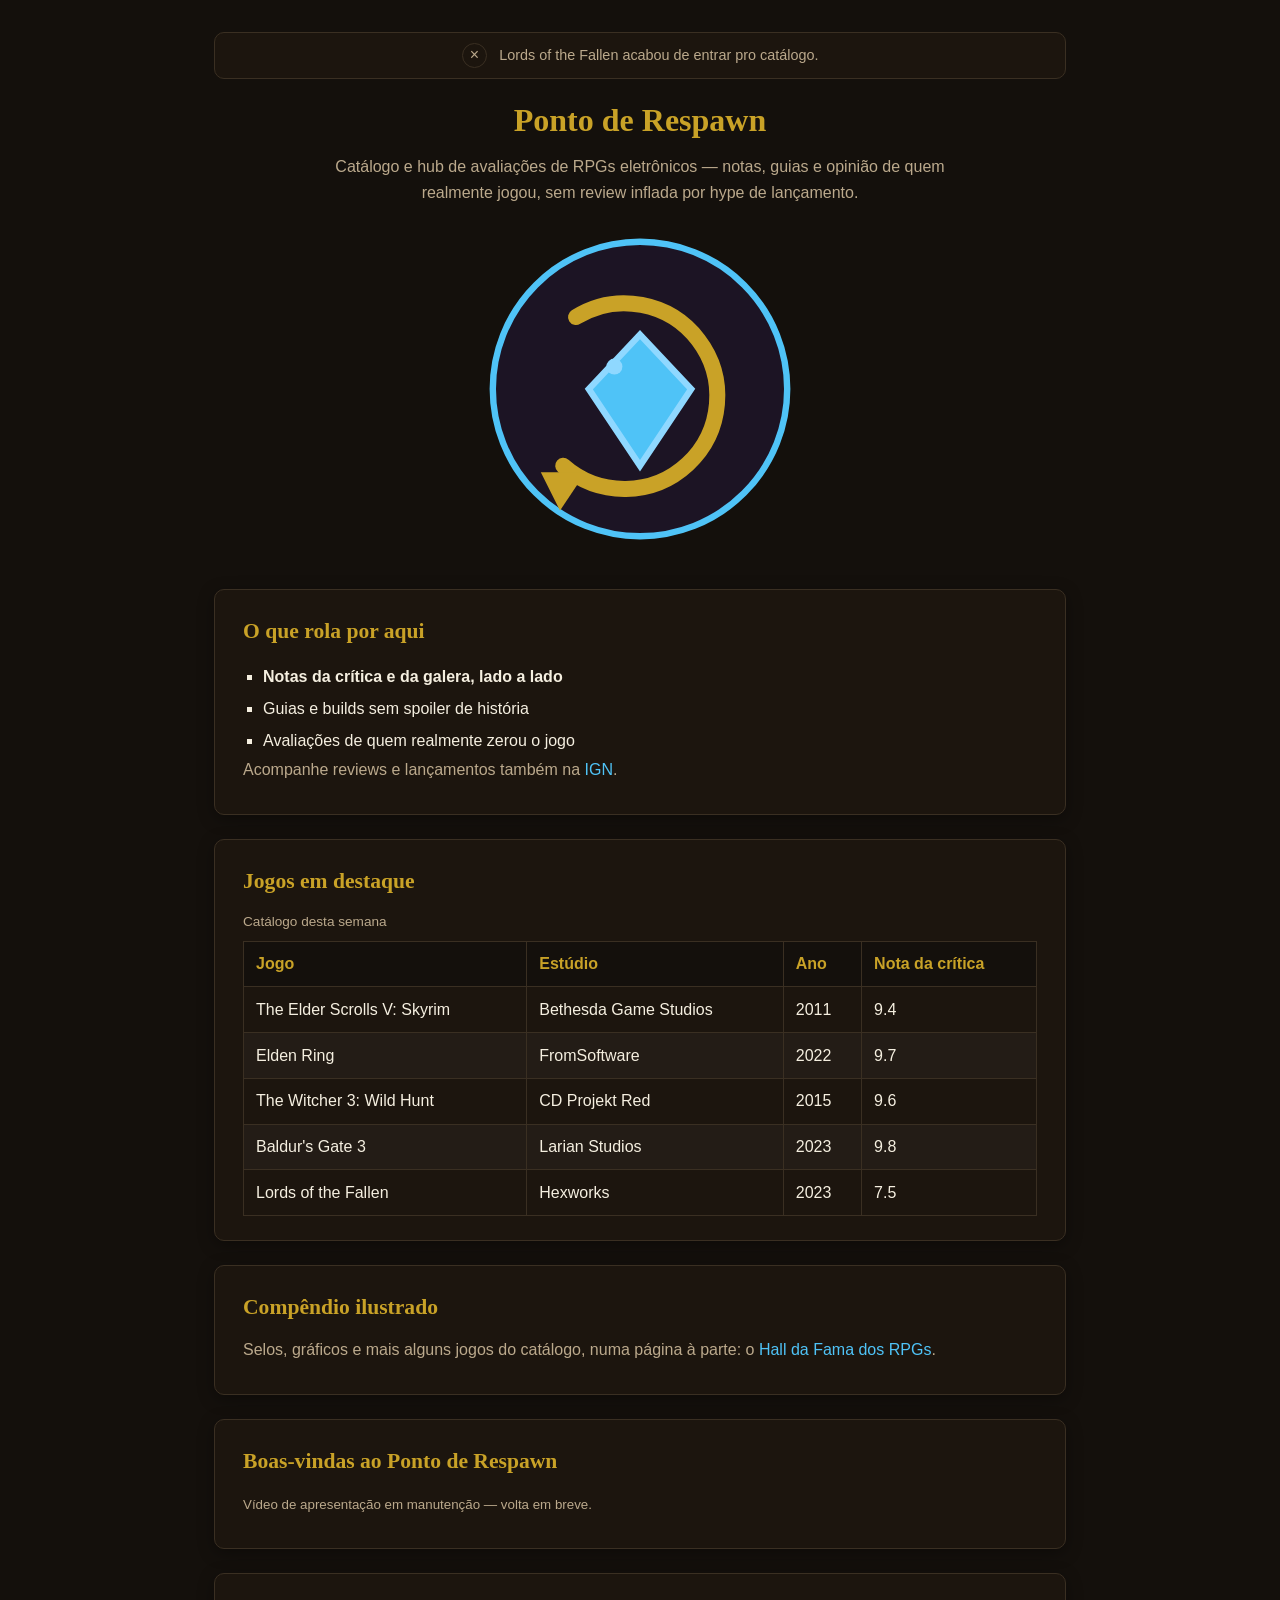
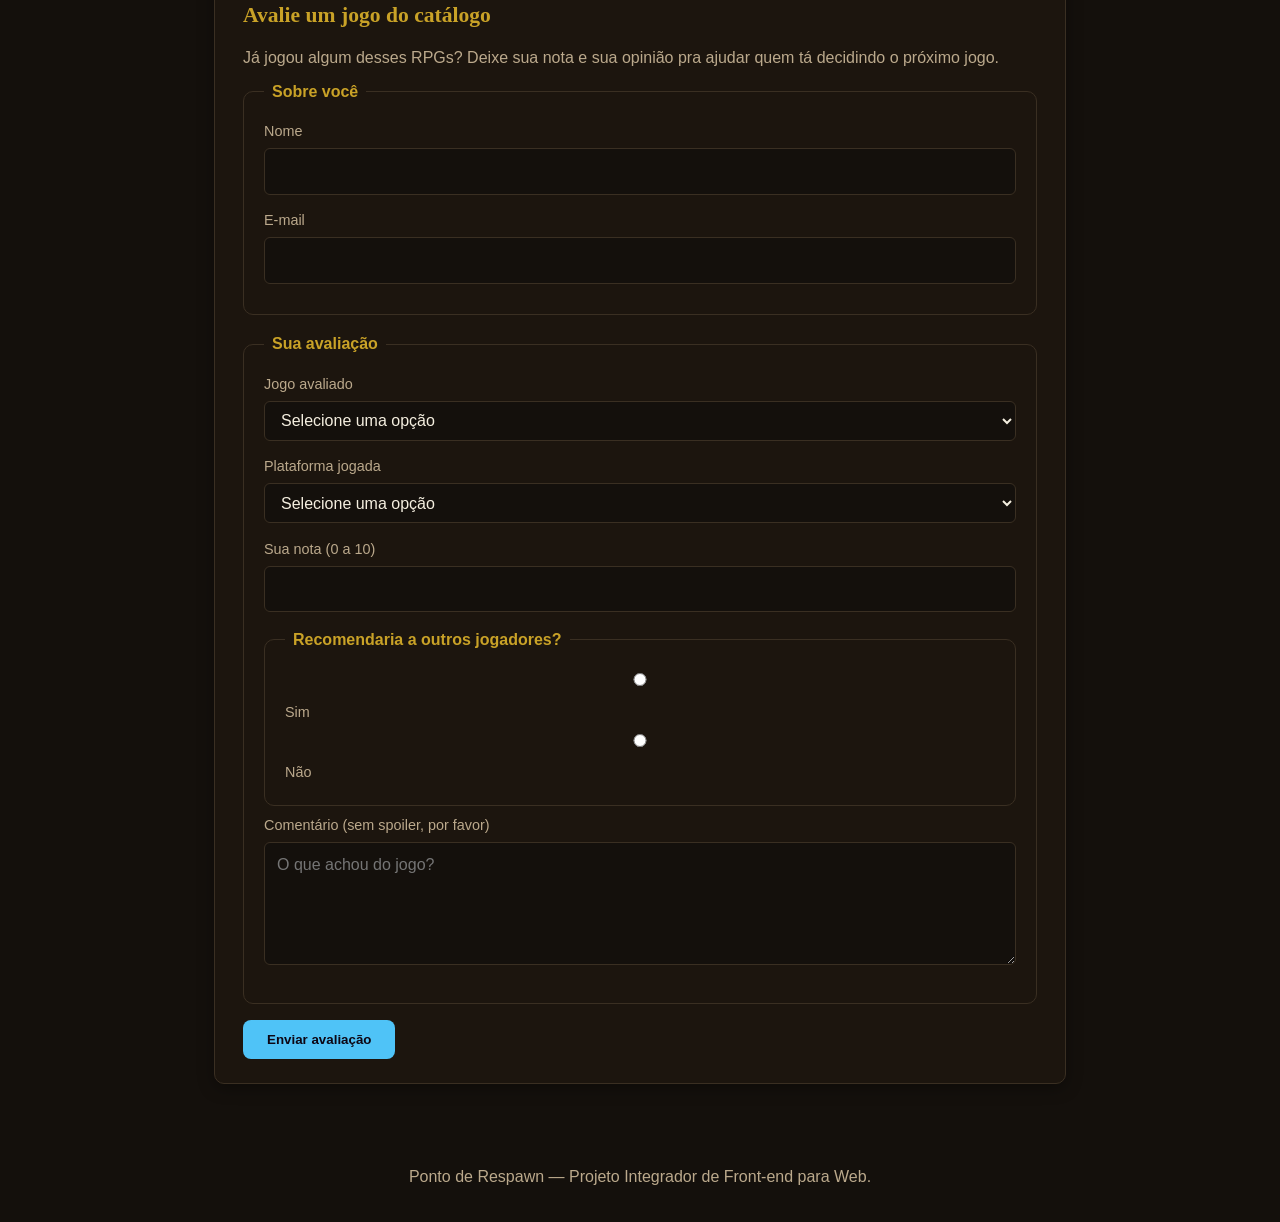
==== commit b1018f51: "Merge pull request #7 from gabryell00/feature/css3-base feat: aplica CSS3 base ao Ponto de Respawn (" ====
--- a/index.html
+++ b/index.html
@@ -8,11 +8,6 @@
     <link rel="stylesheet" href="css/style.css" />
   </head>
   <body>
-    <nav class="nav-principal">
-      <a href="index.html" aria-current="page">Início</a>
-      <a href="compendio/index.html">Compêndio</a>
-    </nav>
-
     <header id="topo">
       <p class="aviso">
         <button type="button" aria-label="Fechar aviso de novidade">×</button>
@@ -53,33 +48,51 @@
 
       <section>
         <h2>Jogos em destaque</h2>
-        <div class="grade-jogos">
-          <article class="card-jogo">
-            <h3>The Elder Scrolls V: Skyrim</h3>
-            <p class="estudio">Bethesda Game Studios · 2011</p>
-            <p class="nota">9.4</p>
-          </article>
-          <article class="card-jogo">
-            <h3>Elden Ring</h3>
-            <p class="estudio">FromSoftware · 2022</p>
-            <p class="nota">9.7</p>
-          </article>
-          <article class="card-jogo">
-            <h3>The Witcher 3: Wild Hunt</h3>
-            <p class="estudio">CD Projekt Red · 2015</p>
-            <p class="nota">9.6</p>
-          </article>
-          <article class="card-jogo">
-            <h3>Baldur's Gate 3</h3>
-            <p class="estudio">Larian Studios · 2023</p>
-            <p class="nota">9.8</p>
-          </article>
-          <article class="card-jogo">
-            <h3>Lords of the Fallen</h3>
-            <p class="estudio">Hexworks · 2023</p>
-            <p class="nota">7.5</p>
-          </article>
-        </div>
+        <table>
+          <caption>
+            Catálogo desta semana
+          </caption>
+          <thead>
+            <tr>
+              <th>Jogo</th>
+              <th>Estúdio</th>
+              <th>Ano</th>
+              <th>Nota da crítica</th>
+            </tr>
+          </thead>
+          <tbody>
+            <tr>
+              <td>The Elder Scrolls V: Skyrim</td>
+              <td>Bethesda Game Studios</td>
+              <td>2011</td>
+              <td>9.4</td>
+            </tr>
+            <tr>
+              <td>Elden Ring</td>
+              <td>FromSoftware</td>
+              <td>2022</td>
+              <td>9.7</td>
+            </tr>
+            <tr>
+              <td>The Witcher 3: Wild Hunt</td>
+              <td>CD Projekt Red</td>
+              <td>2015</td>
+              <td>9.6</td>
+            </tr>
+            <tr>
+              <td>Baldur's Gate 3</td>
+              <td>Larian Studios</td>
+              <td>2023</td>
+              <td>9.8</td>
+            </tr>
+            <tr>
+              <td>Lords of the Fallen</td>
+              <td>Hexworks</td>
+              <td>2023</td>
+              <td>7.5</td>
+            </tr>
+          </tbody>
+        </table>
       </section>
 
       <section>
--- a/css/style.css
+++ b/css/style.css
@@ -41,36 +41,6 @@
   font-size: 1rem;
 }
 
-.nav-principal {
-  display: flex;
-  justify-content: center;
-  gap: 1.5rem;
-  padding: 1rem;
-  background: var(--cor-card);
-  border-bottom: 1px solid var(--cor-linha);
-}
-
-.nav-principal a {
-  color: var(--cor-texto-suave);
-  font-weight: 600;
-  font-size: 0.9rem;
-  padding-bottom: 0.2rem;
-  border-bottom: 2px solid transparent;
-  transition: color 0.2s ease, border-color 0.2s ease;
-}
-
-.nav-principal a:hover,
-.nav-principal a:focus-visible {
-  color: var(--cor-acento);
-  border-color: var(--cor-acento);
-  outline: none;
-}
-
-.nav-principal a[aria-current="page"] {
-  color: var(--cor-acento);
-  border-color: var(--cor-acento);
-}
-
 /* #topo: cabecalho unico da pagina, por isso ID em vez de classe */
 #topo {
   max-width: 900px;
@@ -181,57 +151,33 @@
   color: var(--cor-acento);
 }
 
-/* repeat(auto-fit, minmax(...)): a grade se reajusta sozinha ao numero
-   de colunas que cabem na tela, sem precisar de media query (Secao 6.2) */
-.grade-jogos {
-  display: grid;
-  grid-template-columns: repeat(auto-fit, minmax(200px, 1fr));
-  gap: 1.1rem;
+table {
+  border-collapse: collapse;
+  width: 100%;
   margin-top: 0.5rem;
 }
 
-.card-jogo {
-  position: relative;
+caption {
+  text-align: left;
+  color: var(--cor-texto-suave);
+  font-size: 0.85rem;
+  margin-bottom: 0.5rem;
+}
+
+th,
+td {
+  border: 1px solid var(--cor-linha);
+  padding: 0.6rem 0.75rem;
+  text-align: left;
+}
+
+thead th {
   background: var(--cor-fundo);
-  border: 1px solid var(--cor-linha);
-  border-radius: var(--raio);
-  padding: 1rem 1.1rem;
-  transition: transform 0.2s ease, box-shadow 0.2s ease;
-}
-
-.card-jogo::before {
-  content: "\2605";
-  position: absolute;
-  top: 0.7rem;
-  right: 0.85rem;
-  color: var(--cor-acento);
-}
-
-.card-jogo:hover {
-  transform: translateY(-4px);
-  box-shadow: var(--sombra);
-}
-
-.card-jogo h3 {
-  font-size: 1rem;
-  padding-right: 1.5rem;
-  margin-bottom: 0.4rem;
-}
-
-.card-jogo .estudio {
-  font-size: 0.85rem;
-  color: var(--cor-texto-suave);
-  margin-bottom: 0.6rem;
-}
-
-.card-jogo .nota {
-  font-size: 1.3rem;
-  font-weight: 700;
-  color: var(--cor-acento);
-}
-
-.card-jogo:nth-child(odd) {
-  border-color: var(--cor-primaria);
+  color: var(--cor-acento);
+}
+
+tbody tr:nth-child(even) {
+  background: rgba(255, 255, 255, 0.03);
 }
 
 form fieldset {
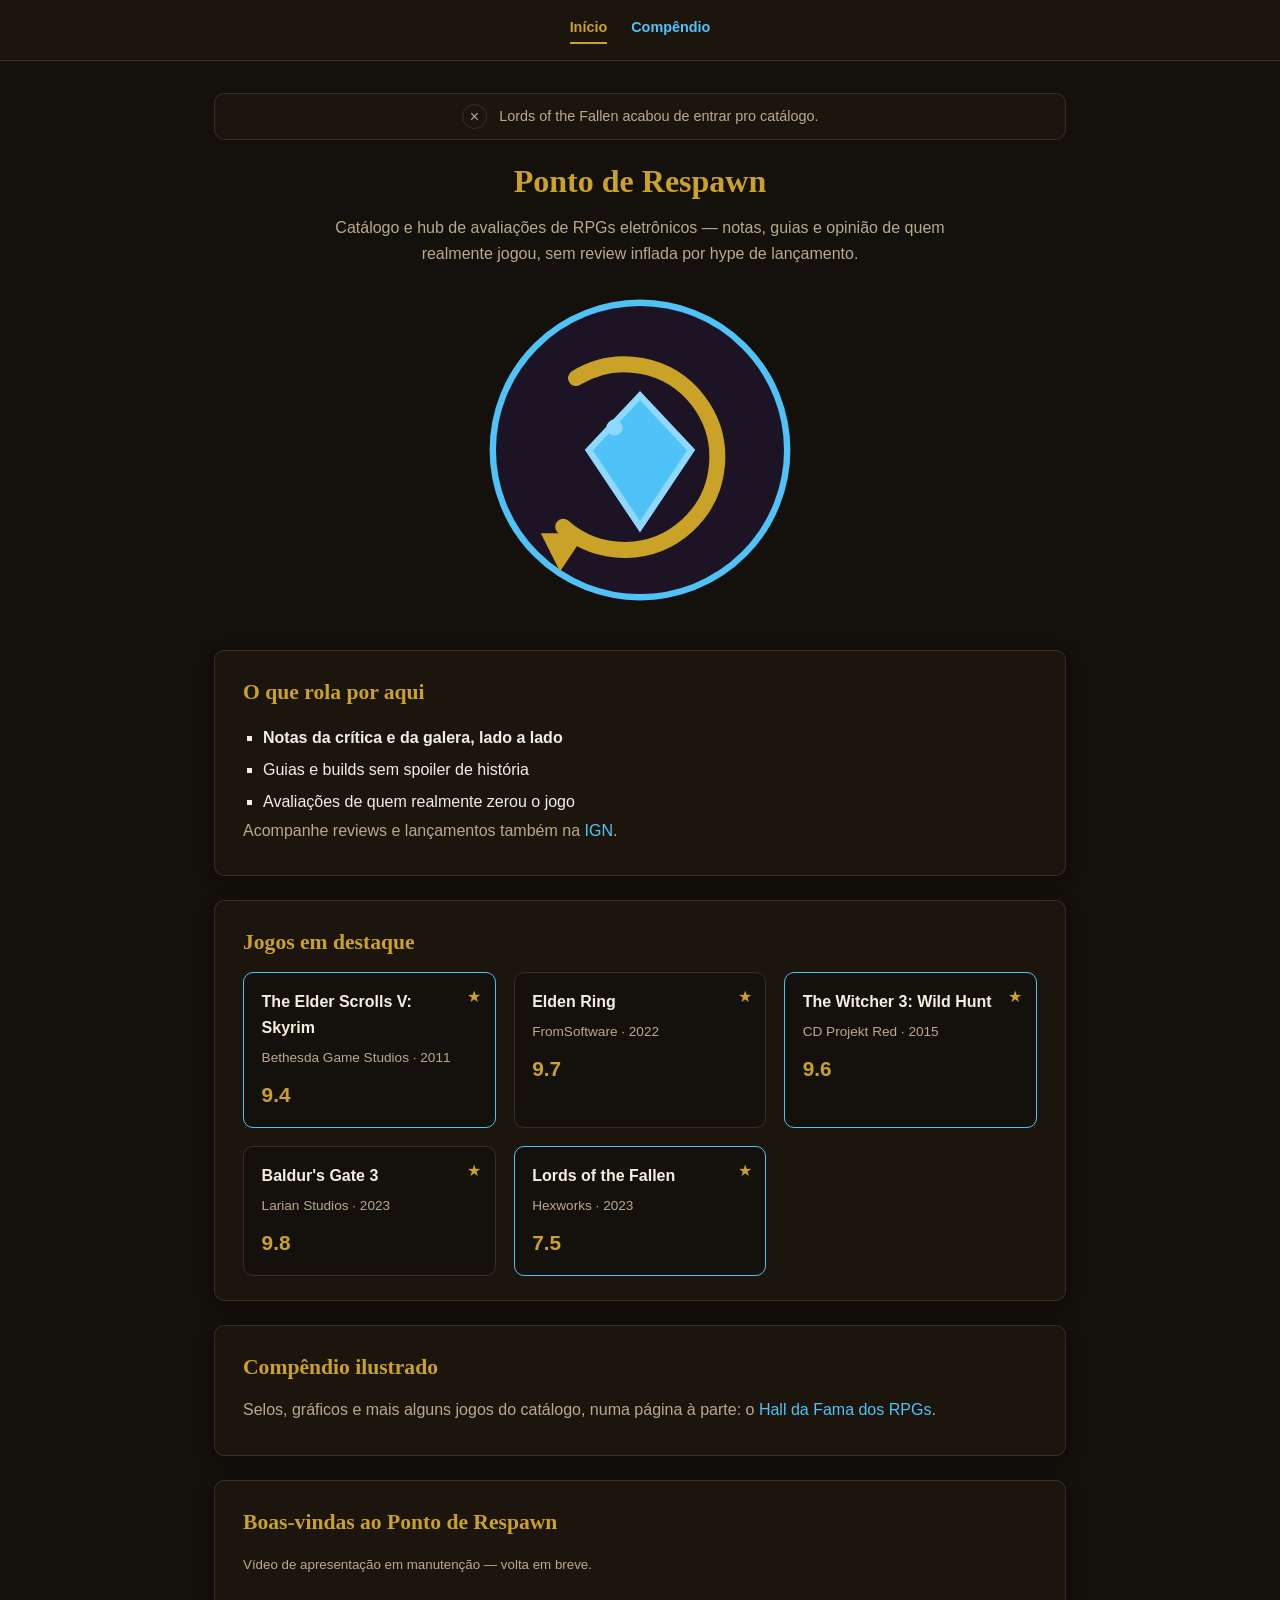
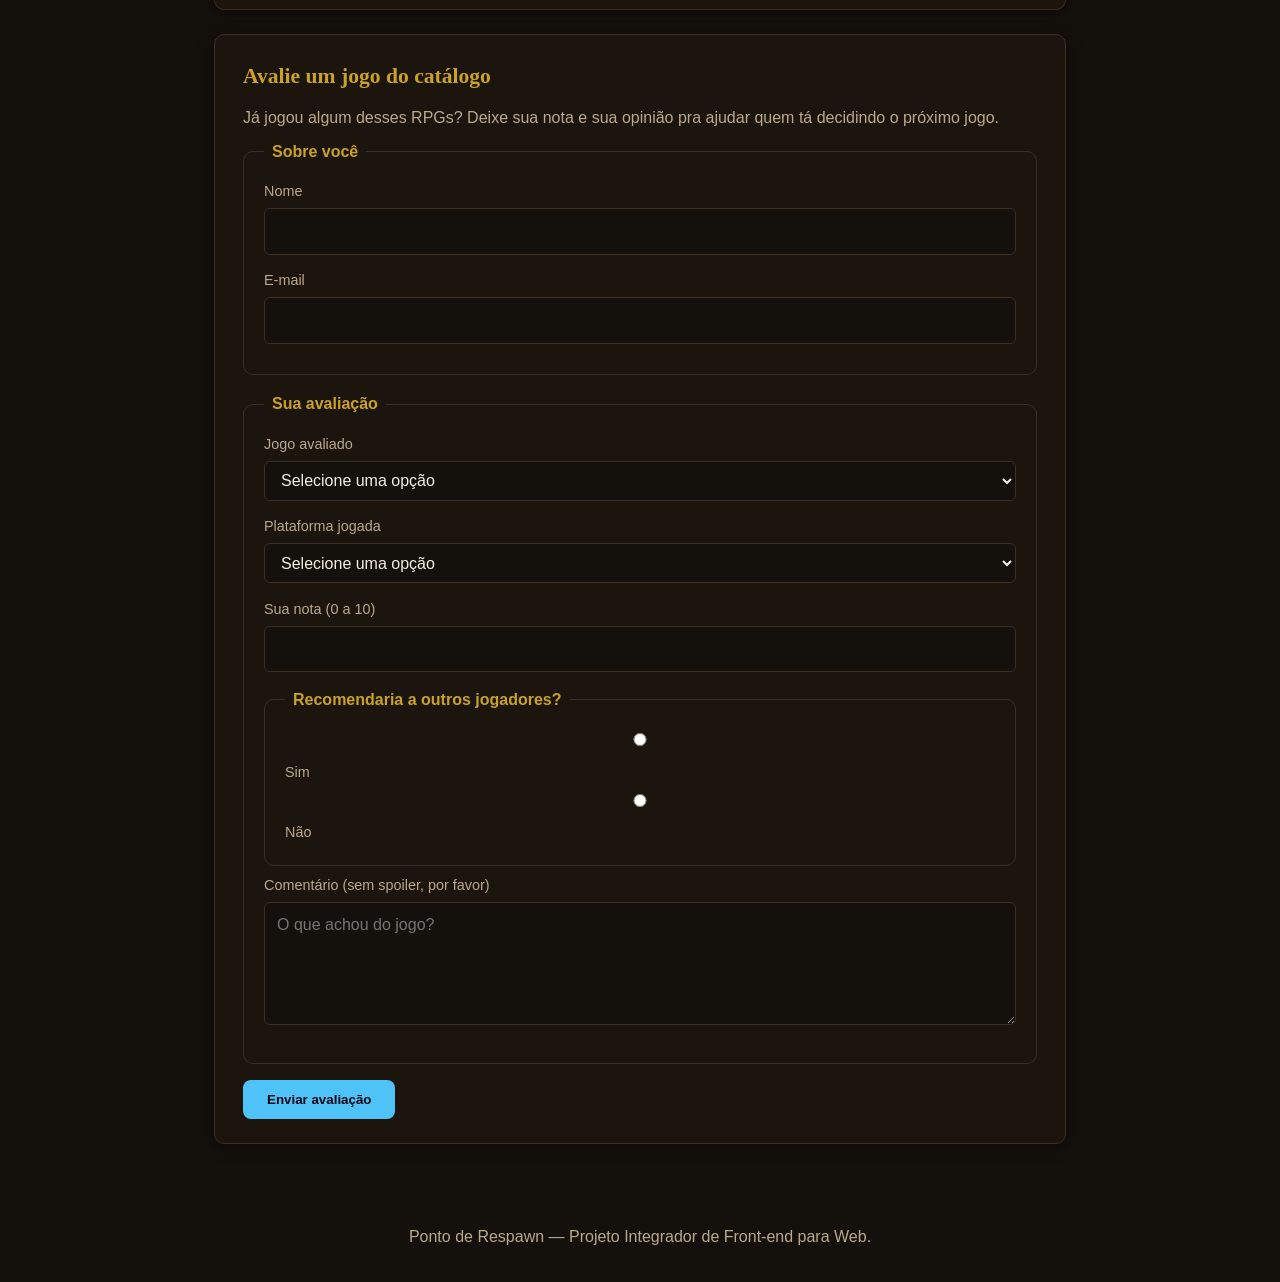
==== commit 93b021cf: "Merge pull request #8 from gabryell00/feature/flexbox-grid feat: aplica Flexbox e Grid ao Ponto de R" ====
--- a/index.html
+++ b/index.html
@@ -8,6 +8,11 @@
     <link rel="stylesheet" href="css/style.css" />
   </head>
   <body>
+    <nav class="nav-principal">
+      <a href="index.html" aria-current="page">Início</a>
+      <a href="compendio/index.html">Compêndio</a>
+    </nav>
+
     <header id="topo">
       <p class="aviso">
         <button type="button" aria-label="Fechar aviso de novidade">×</button>
@@ -48,51 +53,33 @@
 
       <section>
         <h2>Jogos em destaque</h2>
-        <table>
-          <caption>
-            Catálogo desta semana
-          </caption>
-          <thead>
-            <tr>
-              <th>Jogo</th>
-              <th>Estúdio</th>
-              <th>Ano</th>
-              <th>Nota da crítica</th>
-            </tr>
-          </thead>
-          <tbody>
-            <tr>
-              <td>The Elder Scrolls V: Skyrim</td>
-              <td>Bethesda Game Studios</td>
-              <td>2011</td>
-              <td>9.4</td>
-            </tr>
-            <tr>
-              <td>Elden Ring</td>
-              <td>FromSoftware</td>
-              <td>2022</td>
-              <td>9.7</td>
-            </tr>
-            <tr>
-              <td>The Witcher 3: Wild Hunt</td>
-              <td>CD Projekt Red</td>
-              <td>2015</td>
-              <td>9.6</td>
-            </tr>
-            <tr>
-              <td>Baldur's Gate 3</td>
-              <td>Larian Studios</td>
-              <td>2023</td>
-              <td>9.8</td>
-            </tr>
-            <tr>
-              <td>Lords of the Fallen</td>
-              <td>Hexworks</td>
-              <td>2023</td>
-              <td>7.5</td>
-            </tr>
-          </tbody>
-        </table>
+        <div class="grade-jogos">
+          <article class="card-jogo">
+            <h3>The Elder Scrolls V: Skyrim</h3>
+            <p class="estudio">Bethesda Game Studios · 2011</p>
+            <p class="nota">9.4</p>
+          </article>
+          <article class="card-jogo">
+            <h3>Elden Ring</h3>
+            <p class="estudio">FromSoftware · 2022</p>
+            <p class="nota">9.7</p>
+          </article>
+          <article class="card-jogo">
+            <h3>The Witcher 3: Wild Hunt</h3>
+            <p class="estudio">CD Projekt Red · 2015</p>
+            <p class="nota">9.6</p>
+          </article>
+          <article class="card-jogo">
+            <h3>Baldur's Gate 3</h3>
+            <p class="estudio">Larian Studios · 2023</p>
+            <p class="nota">9.8</p>
+          </article>
+          <article class="card-jogo">
+            <h3>Lords of the Fallen</h3>
+            <p class="estudio">Hexworks · 2023</p>
+            <p class="nota">7.5</p>
+          </article>
+        </div>
       </section>
 
       <section>
--- a/css/style.css
+++ b/css/style.css
@@ -41,6 +41,36 @@
   font-size: 1rem;
 }
 
+.nav-principal {
+  display: flex;
+  justify-content: center;
+  gap: 1.5rem;
+  padding: 1rem;
+  background: var(--cor-card);
+  border-bottom: 1px solid var(--cor-linha);
+}
+
+.nav-principal a {
+  color: var(--cor-texto-suave);
+  font-weight: 600;
+  font-size: 0.9rem;
+  padding-bottom: 0.2rem;
+  border-bottom: 2px solid transparent;
+  transition: color 0.2s ease, border-color 0.2s ease;
+}
+
+.nav-principal a:hover,
+.nav-principal a:focus-visible {
+  color: var(--cor-acento);
+  border-color: var(--cor-acento);
+  outline: none;
+}
+
+.nav-principal a[aria-current="page"] {
+  color: var(--cor-acento);
+  border-color: var(--cor-acento);
+}
+
 /* #topo: cabecalho unico da pagina, por isso ID em vez de classe */
 #topo {
   max-width: 900px;
@@ -151,33 +181,57 @@
   color: var(--cor-acento);
 }
 
-table {
-  border-collapse: collapse;
-  width: 100%;
+/* repeat(auto-fit, minmax(...)): a grade se reajusta sozinha ao numero
+   de colunas que cabem na tela, sem precisar de media query (Secao 6.2) */
+.grade-jogos {
+  display: grid;
+  grid-template-columns: repeat(auto-fit, minmax(200px, 1fr));
+  gap: 1.1rem;
   margin-top: 0.5rem;
 }
 
-caption {
-  text-align: left;
-  color: var(--cor-texto-suave);
+.card-jogo {
+  position: relative;
+  background: var(--cor-fundo);
+  border: 1px solid var(--cor-linha);
+  border-radius: var(--raio);
+  padding: 1rem 1.1rem;
+  transition: transform 0.2s ease, box-shadow 0.2s ease;
+}
+
+.card-jogo::before {
+  content: "\2605";
+  position: absolute;
+  top: 0.7rem;
+  right: 0.85rem;
+  color: var(--cor-acento);
+}
+
+.card-jogo:hover {
+  transform: translateY(-4px);
+  box-shadow: var(--sombra);
+}
+
+.card-jogo h3 {
+  font-size: 1rem;
+  padding-right: 1.5rem;
+  margin-bottom: 0.4rem;
+}
+
+.card-jogo .estudio {
   font-size: 0.85rem;
-  margin-bottom: 0.5rem;
-}
-
-th,
-td {
-  border: 1px solid var(--cor-linha);
-  padding: 0.6rem 0.75rem;
-  text-align: left;
-}
-
-thead th {
-  background: var(--cor-fundo);
-  color: var(--cor-acento);
-}
-
-tbody tr:nth-child(even) {
-  background: rgba(255, 255, 255, 0.03);
+  color: var(--cor-texto-suave);
+  margin-bottom: 0.6rem;
+}
+
+.card-jogo .nota {
+  font-size: 1.3rem;
+  font-weight: 700;
+  color: var(--cor-acento);
+}
+
+.card-jogo:nth-child(odd) {
+  border-color: var(--cor-primaria);
 }
 
 form fieldset {
